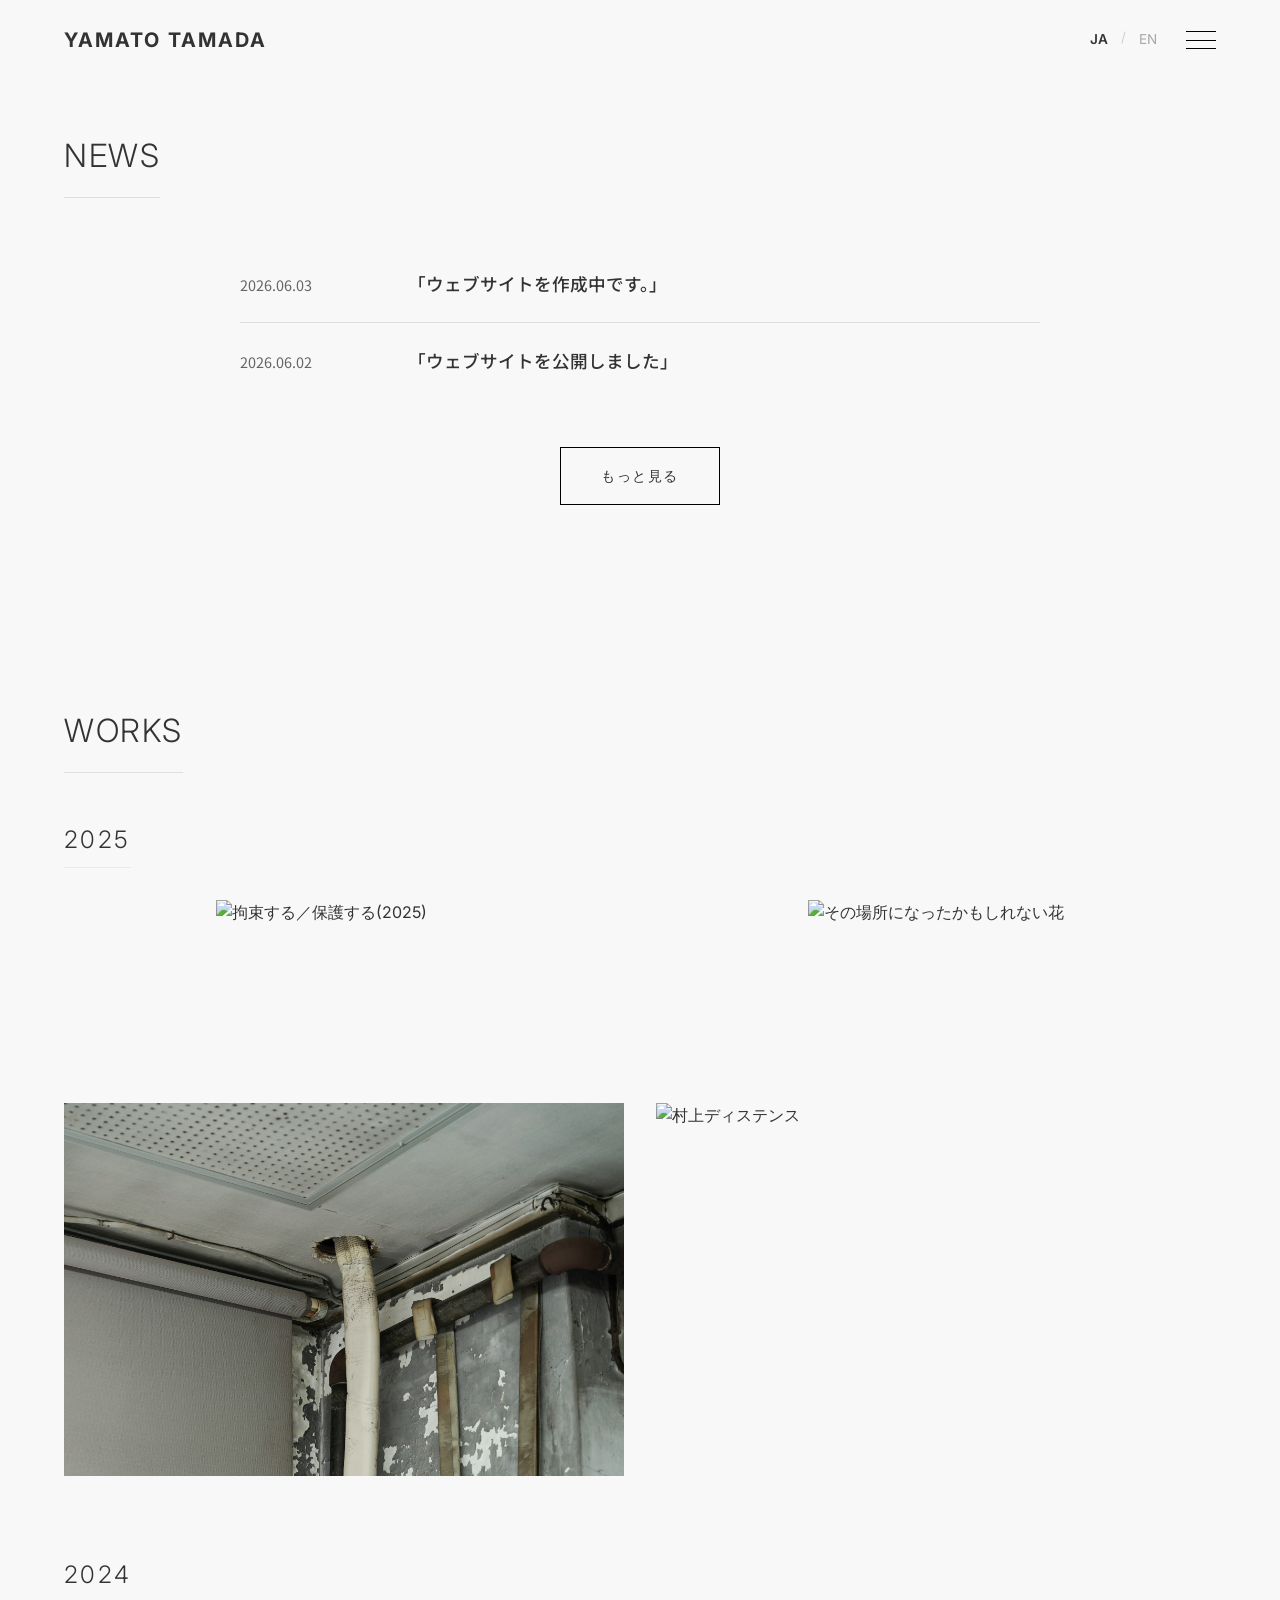
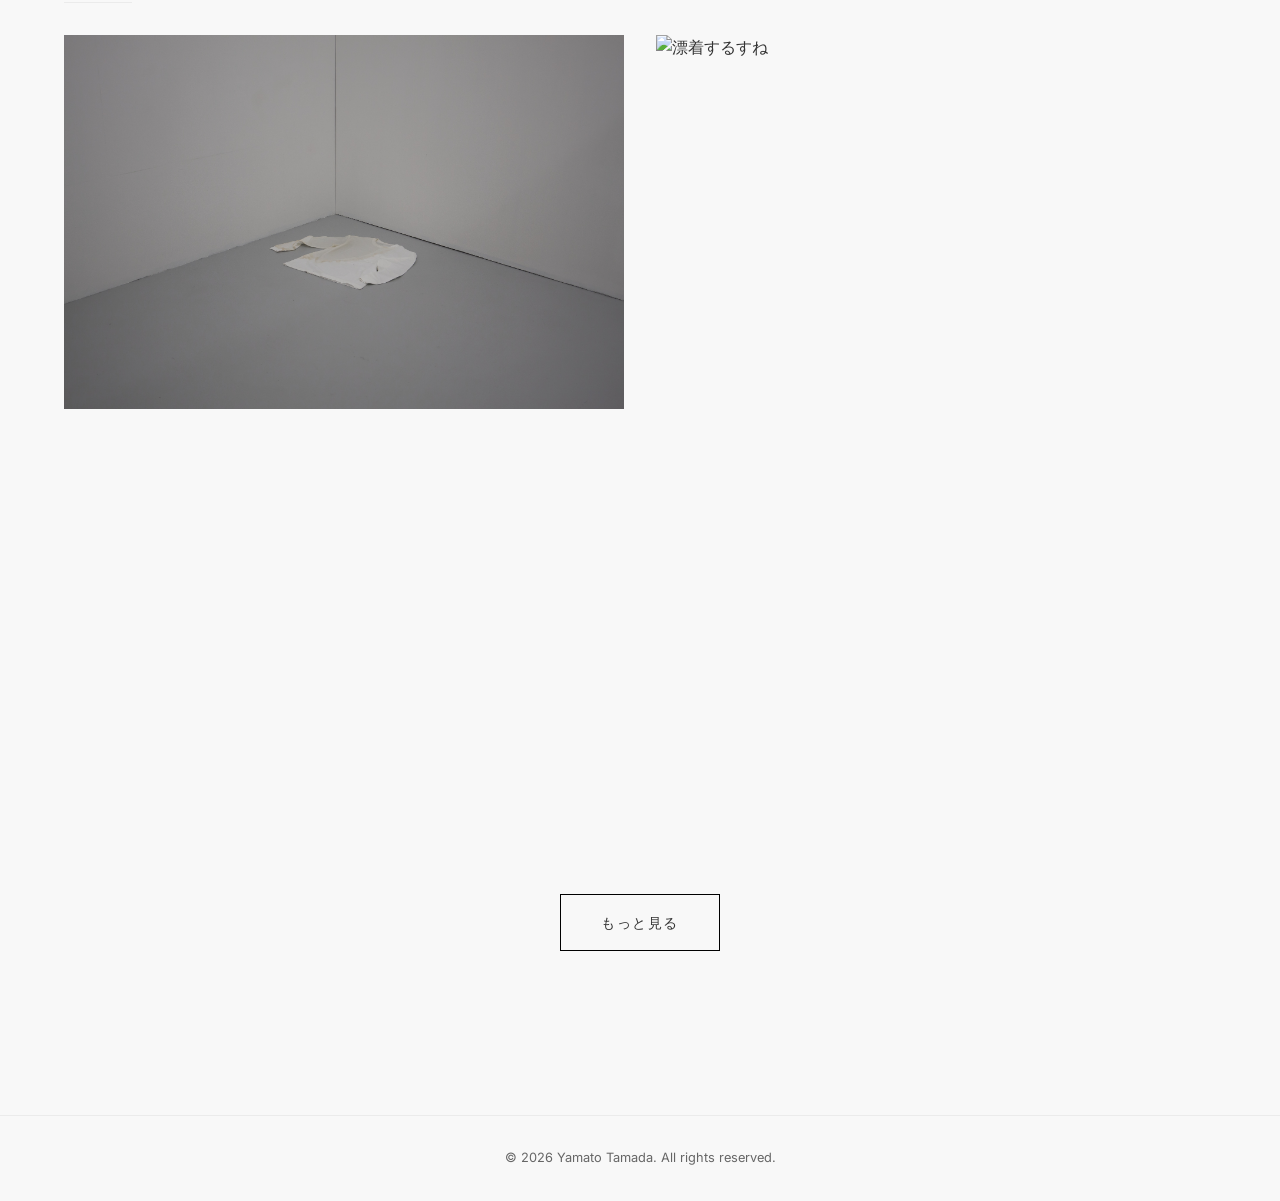
==== index.html @ 34aa107b "6/4" ====
<!DOCTYPE html>
<html lang="ja">

<head>
    <meta charset="UTF-8">
    <meta name="viewport" content="width=device-width, initial-scale=1.0">
    <title>Artist Portfolio | Motion Design</title>
    <meta name="description"
        content="Portfolio of a Motion Designer. Showcasing works, skills, and contact information.">
    <link rel="stylesheet" href="style.css">
    <link rel="preconnect" href="https://fonts.googleapis.com">
    <link rel="preconnect" href="https://fonts.gstatic.com" crossorigin>
    <link
        href="https://fonts.googleapis.com/css2?family=Inter:wght@300;400;600&family=Noto+Sans+JP:wght@300;400;700&display=swap"
        rel="stylesheet">
</head>

<body>

    <header class="header">
        <div class="container">
            <a href="index.html" class="logo">YAMATO TAMADA</a>
            <div class="nav-container">
                <div class="lang-switcher">
                    <span class="lang-btn active" data-lang="ja">JA</span>
                    <span class="lang-divider">/</span>
                    <span class="lang-btn" data-lang="en">EN</span>
                </div>
                <nav class="nav">
                    <ul class="nav-list">
                        <li><a href="#works" class="nav-link">WORKS</a></li>
                        <li><a href="about.html" class="nav-link">CV</a></li>
                        <li><a href="contact.html" class="nav-link">CONTACT</a></li>
                        <li>
                            <div class="menu-contact-links">
                                <a href="contact.html" class="menu-contact-link email" aria-label="Email">
                                    <svg width="24" height="24" viewBox="0 0 24 24" fill="none" stroke="currentColor"
                                        stroke-width="1.5">
                                        <path
                                            d="M3 8l7.89 5.26a2 2 0 002.22 0L21 8M5 19h14a2 2 0 002-2V7a2 2 0 00-2-2H5a2 2 0 00-2 2v10a2 2 0 002 2z" />
                                    </svg>
                                </a>
                                <a href="https://www.instagram.com/yamato.art2/" class="menu-contact-link instagram"
                                    aria-label="Instagram">
                                    <svg width="24" height="24" viewBox="0 0 24 24" fill="currentColor">
                                        <path
                                            d="M12 2.163c3.204 0 3.584.012 4.85.07 3.252.148 4.771 1.691 4.919 4.919.058 1.265.069 1.645.069 4.849 0 3.205-.012 3.584-.069 4.849-.149 3.225-1.664 4.771-4.919 4.919-1.266.058-1.644.07-4.85.07-3.204 0-3.584-.012-4.849-.07-3.26-.149-4.771-1.699-4.919-4.92-.058-1.265-.07-1.644-.07-4.849 0-3.204.013-3.583.07-4.849.149-3.227 1.664-4.771 4.919-4.919 1.266-.057 1.645-.069 4.849-.069zm0-2.163c-3.259 0-3.667.014-4.947.072-4.358.2-6.78 2.618-6.98 6.98-.059 1.281-.073 1.689-.073 4.948 0 3.259.014 3.668.072 4.948.2 4.358 2.618 6.78 6.98 6.98 1.281.058 1.689.072 4.948.072 3.259 0 3.668-.014 4.948-.072 4.354-.2 6.782-2.618 6.979-6.98.059-1.28.073-1.689.073-4.948 0-3.259-.014-3.667-.072-4.947-.196-4.354-2.617-6.78-6.979-6.98-1.281-.059-1.69-.073-4.949-.073zm0 5.838c-3.403 0-6.162 2.759-6.162 6.162s2.759 6.163 6.162 6.163 6.162-2.759 6.162-6.163c0-3.403-2.759-6.162-6.162-6.162zm0 10.162c-2.209 0-4-1.79-4-4 0-2.209 1.791-4 4-4s4 1.791 4 4c0 2.21-1.791 4-4 4zm6.406-11.845c-.796 0-1.441.645-1.441 1.44s.645 1.44 1.441 1.44c.795 0 1.439-.645 1.439-1.44s-.644-1.44-1.439-1.44z" />
                                    </svg>
                                </a>
                            </div>
                        </li>
                    </ul>
                    <button class="menu-toggle" aria-label="Menu">
                        <span class="bar"></span>
                        <span class="bar"></span>
                        <span class="bar"></span>
                    </button>
                </nav>
            </div>
        </div>
    </header>

    <main>
        <section id="news" class="news section">
            <div class="container">
                <h2 class="section-title">NEWS</h2>
                <div class="news-list">
                    <article class="news-item">
                        <span class="news-date">2026.06.03</span>
                        <h3 class="news-title">
                            <span class="lang-ja">「ウェブサイトを作成中です。」</span>
                            <span class="lang-en">"Website updated."</span>
                        </h3>
                    </article>
                    <article class="news-item">
                        <span class="news-date">2026.06.02</span>
                        <h3 class="news-title">
                            <span class="lang-ja">「ウェブサイトを公開しました」</span>
                            <span class="lang-en">"Website Launched"</span>
                        </h3>
                    </article>
                </div>
                <div class="view-more-container">
                    <a href="news.html" class="view-more-button">
                        <span class="lang-ja">もっと見る</span>
                        <span class="lang-en">VIEW MORE</span>
                    </a>
                </div>
            </div>
        </section>

        <section id="works" class="works section">
            <div class="container">
                <h2 class="section-title">WORKS</h2>
                <div class="works-year-group">
                    <h3 class="works-year-title">2025</h3>
                    <div class="works-grid">
                        <article class="work-item">
                            <a href="work-detail.html?p=2025_restraining_protecting_2025&tj=拘束する／保護する(2025)&te=Restrain+/+Protect+(2025)&c=Installation&y=2025&v=fj7RttTYjqM"
                                class="work-link">
                                <div class="work-image-wrapper">
                                    <img src="https://img.youtube.com/vi/fj7RttTYjqM/maxresdefault.jpg" alt="拘束する／保護する(2025)"
                                        class="work-image">
                                    <div class="work-overlay">
                                        <h3 class="work-title">
                                            <span class="lang-ja">拘束する／保護する(2025)</span>
                                            <span class="lang-en">Restrain / Protect (2025)</span>
                                        </h3>
                                    </div>
                                </div>
                            </a>
                        </article>
                        <article class="work-item">
                            <a href="work-detail.html?p=2025_flowers_place&tj=その場所になったかもしれない花&te=Flowers+that+might+have+become+that+place&c=Installation&y=2025"
                                class="work-link">
                                <div class="work-image-wrapper">
                                    <img src="images/projects/2025_flowers_place/01.jpg" alt="その場所になったかもしれない花"
                                        class="work-image">
                                    <div class="work-overlay">
                                        <h3 class="work-title">
                                            <span class="lang-ja">その場所になったかもしれない花</span>
                                            <span class="lang-en">Flowers that might have become that place</span>
                                        </h3>
                                    </div>
                                </div>
                            </a>
                        </article>
                        <article class="work-item">
                            <a href="work-heterogeneous-space.html" class="work-link">
                                <div class="work-image-wrapper">
                                    <img src="images/projects/2025_heterogeneous_space/01.jpg" alt="異質な場所"
                                        class="work-image">
                                    <div class="work-overlay">
                                        <h3 class="work-title">
                                            <span class="lang-ja">異質な場所</span>
                                            <span class="lang-en">Heterogeneous Space</span>
                                        </h3>
                                    </div>
                                </div>
                            </a>
                        </article>
                        <article class="work-item">
                            <a href="work-detail.html?p=2025_murakami_distance&tj=村上ディステンス&te=Murakami+Distance&c=New+Works&y=2025&v=5zrGripzty0,dWO5JnhGDHg"
                                class="work-link">
                                <div class="work-image-wrapper">
                                    <img src="images/projects/2025_murakami_distance/01.jpg" alt="村上ディステンス"
                                        class="work-image">
                                    <div class="work-overlay">
                                        <h3 class="work-title">
                                            <span class="lang-ja">村上ディステンス</span>
                                            <span class="lang-en">Murakami Distance</span>
                                        </h3>
                                    </div>
                                </div>
                            </a>
                        </article>
                    </div>
                </div>

                <div class="works-year-group">
                    <h3 class="works-year-title">2024</h3>
                    <div class="works-grid">
                        <article class="work-item">
                            <a href="work-detail.html?p=2024_hidden_body&tj=隠された身体&te=Hidden+Body&c=Motion+/+3D&y=2024"
                                class="work-link">
                                <div class="work-image-wrapper">
                                    <img src="images/projects/2024_hidden_body/01.jpg" alt="隠された身体" class="work-image">
                                    <div class="work-overlay">
                                        <h3 class="work-title">
                                            <span class="lang-ja">隠された身体</span>
                                            <span class="lang-en">Hidden Body</span>
                                        </h3>
                                    </div>
                                </div>
                            </a>
                        </article>
                        <article class="work-item">
                            <a href="work-detail.html?p=2024_drifting_shin&tj=漂着するすね&te=Drifting+Shin&c=Animation&y=2024"
                                class="work-link">
                                <div class="work-image-wrapper">
                                    <img src="images/projects/2024_drifting_shin/01.jpg" alt="漂着するすね"
                                        class="work-image">
                                    <div class="work-overlay">
                                        <h3 class="work-title">
                                            <span class="lang-ja">漂着するすね</span>
                                            <span class="lang-en">Drifting Shin</span>
                                        </h3>
                                    </div>
                                </div>
                            </a>
                        </article>
                        <article class="work-item">
                            <a href="work-detail.html?p=2024_hidden_body_market&tj=隠された身体(旧市場)&te=Hidden+Body+(Old+Market)&c=Photography&y=2024&v=CqjVKdyRDQ4"
                                class="work-link">
                                <div class="work-image-wrapper">
                                    <img src="images/projects/2024_hidden_body_market/01.jpg" alt="隠された身体(旧市場)"
                                        class="work-image">
                                    <div class="work-overlay">
                                        <h3 class="work-title">
                                            <span class="lang-ja">隠された身体(旧市場)</span>
                                            <span class="lang-en">Hidden Body (Old Market)</span>
                                        </h3>
                                    </div>
                                </div>
                            </a>
                        </article>
                        <article class="work-item">
                            <a href="work-detail.html?p=2024_growing_wall_hazi&tj=成長する壁(haziの円卓)&te=Growing+Wall+(hazi's+Round+Table)&c=Web+/+UI&y=2024"
                                class="work-link">
                                <div class="work-image-wrapper">
                                    <img src="images/projects/2024_growing_wall_hazi/01.jpg" alt="成長する壁(haziの円卓)"
                                        class="work-image">
                                    <div class="work-overlay">
                                        <h3 class="work-title">
                                            <span class="lang-ja">成長する壁(haziの円卓)</span>
                                            <span class="lang-en">Growing Wall (hazi's Round Table)</span>
                                        </h3>
                                    </div>
                                </div>
                            </a>
                        </article>
                    </div>
                </div>

                <div class="view-more-container">
                    <a href="works.html" class="view-more-button">
                        <span class="lang-ja">もっと見る</span>
                        <span class="lang-en">VIEW MORE</span>
                    </a>
                </div>
            </div>
        </section>



    </main>

    <footer class="footer">
        <div class="container">
            <p>&copy; 2026 Yamato Tamada. All rights reserved.</p>
        </div>
    </footer>

    <button id="back-to-top" class="back-to-top" aria-label="Back to top">
        <svg width="24" height="24" viewBox="0 0 24 24" fill="none" stroke="currentColor" stroke-width="2">
            <path d="M12 19V5M5 12l7-7 7 7" />
        </svg>
    </button>

    <script src="script.js"></script>
</body>

</html>
---- style.css ----
:root {
    --bg-color: #f8f8f8;
    --text-color: #333333;
    --accent-color: #000000;
    --secondary-color: #666666;
    --grid-gap: 2rem;
    --container-width: 1200px;
    --header-height: 80px;
    --transition-speed: 0.3s;
    --font-primary: 'Inter', sans-serif;
    --font-jp: 'Noto Sans JP', sans-serif;
}

* {
    margin: 0;
    padding: 0;
    box-sizing: border-box;
}

html {
    scroll-behavior: smooth;
}

body {
    background-color: var(--bg-color);
    color: var(--text-color);
    font-family: var(--font-primary);
    line-height: 1.6;
    overflow-x: hidden;
}

/* Language Visibility Logic */
body.lang-en .lang-ja {
    display: none !important;
}

body.lang-ja .lang-en {
    display: none !important;
}

/* Language Switcher Button */
.lang-switcher {
    display: flex;
    gap: 0.5rem;
    font-size: 0.85rem;
    font-weight: 400;
    margin-right: 1.5rem;
    letter-spacing: 0.05em;
}

.lang-btn {
    cursor: pointer;
    opacity: 0.4;
    transition: opacity 0.3s ease;
    padding: 2px 4px;
}

.lang-btn.active {
    opacity: 1;
    font-weight: 600;
}

.lang-divider {
    opacity: 0.2;
}

.lang-btn:hover {
    opacity: 0.8;
}

/* Utility */
.container {
    width: 90%;
    max-width: var(--container-width);
    margin: 0 auto;
}

.section {
    padding: 100px 0;
}

.section-title {
    font-size: 2rem;
    font-weight: 300;
    margin-bottom: 3rem;
    letter-spacing: 0.05em;
    border-bottom: 1px solid rgba(0, 0, 0, 0.1);
    padding-bottom: 1rem;
    display: inline-block;
}

a {
    text-decoration: none;
    color: inherit;
    transition: color var(--transition-speed);
}

ul {
    list-style: none;
}

/* Header */
.header {
    position: fixed;
    top: 0;
    left: 0;
    width: 100%;
    height: var(--header-height);
    display: flex;
    align-items: center;
    z-index: 100;
    background: rgba(248, 248, 248, 0.8);
    backdrop-filter: blur(10px);
    transition: transform 0.3s ease;
}

.header .container {
    display: flex;
    justify-content: space-between;
    align-items: center;
}

/* Adjust header layout for lang switcher */
.nav-container {
    display: flex;
    align-items: center;
}

.logo {
    font-size: 1.25rem;
    font-weight: 700;
    letter-spacing: 0.1em;
    transition: opacity 0.3s ease;
}

.logo:hover {
    opacity: 0.5;
}

.nav-list {
    display: flex;
    position: fixed;
    top: 0;
    right: -100%;
    width: 100%;
    height: 100vh;
    background: var(--bg-color);
    flex-direction: column;
    justify-content: center;
    align-items: center;
    padding: 0;
    margin: 0;
    gap: 2rem;
    list-style: none;
    transition: right 0.6s cubic-bezier(0.77, 0, 0.175, 1);
    z-index: 99;
}

.nav-list.active {
    right: 0;
}

.nav-list li {
    opacity: 0;
    transform: translateY(20px);
    transition: opacity 0.4s ease, transform 0.4s ease;
}

.nav-list.active li {
    opacity: 1;
    transform: translateY(0);
}

/* Staggered animation for menu items */
.nav-list.active li:nth-child(1) {
    transition-delay: 0.2s;
}

.nav-list.active li:nth-child(2) {
    transition-delay: 0.3s;
}

.nav-list.active li:nth-child(3) {
    transition-delay: 0.4s;
}

.nav-list.active li:nth-child(4) {
    transition-delay: 0.5s;
}

.nav-link {
    font-size: 2rem;
    text-transform: uppercase;
    letter-spacing: 0.02em;
    font-weight: 300;
    line-height: 1.2;
    text-align: center;
    transition: opacity 0.3s ease;
}

.nav-link:hover {
    opacity: 0.5;
}

.menu-contact-links {
    display: flex;
    gap: 2.2rem;
    /* Balanced gap */
    justify-content: center;
    align-items: center;
    margin-top: 1rem;
}

.menu-contact-link {
    color: var(--accent-color);
    transition: opacity 0.3s ease;
    display: flex;
    align-items: center;
}

.menu-contact-link svg {
    width: 24px;
    height: 24px;
    display: block;
}

.menu-contact-link.instagram {
    color: #e4405f;
    /* Instagram brand color */
}

.menu-contact-link.email {
    color: var(--accent-color);
}

/* メールアイコンを20%大きく表示 */
.menu-contact-link.email svg {
    width: 32px;
    height: 32px;
}

.menu-contact-link:hover {
    opacity: 0.5;
}

.menu-toggle {
    display: flex;
    flex-direction: column;
    justify-content: space-between;
    width: 30px;
    height: 18px;
    background: none;
    border: none;
    cursor: pointer;
    z-index: 101;
    position: relative;
    transition: opacity 0.3s ease;
}

.menu-toggle:hover {
    opacity: 0.5;
}

.menu-toggle .bar {
    width: 100%;
    height: 1px;
    background-color: var(--accent-color);
    transition: transform 0.3s ease, opacity 0.3s ease;
}

.menu-toggle.active .bar:nth-child(1) {
    transform: translateY(8.5px) rotate(45deg);
}

.menu-toggle.active .bar:nth-child(2) {
    opacity: 0;
}

.menu-toggle.active .bar:nth-child(3) {
    transform: translateY(-8.5px) rotate(-45deg);
}

/* Hero */
.hero {
    height: 100vh;
    display: flex;
    align-items: center;
    justify-content: center;
    position: relative;
    text-align: center;
    position: relative;
    z-index: 1;
}

.hero-title {
    font-size: 5rem;
    font-weight: 700;
    line-height: 1;
    margin-bottom: 1rem;
    display: flex;
    flex-direction: column;
    align-items: center;
}

.hero-subtitle {
    font-size: 1.2rem;
    color: var(--secondary-color);
    margin-bottom: 2rem;
    font-weight: 300;
}

.cta-button {
    display: inline-block;
    padding: 1rem 2rem;
    border: 1px solid var(--accent-color);
    font-size: 0.9rem;
    letter-spacing: 0.1em;
    transition: background-color 0.3s, color 0.3s;
}

.cta-button:hover {
    background-color: var(--accent-color);
    color: var(--bg-color);
}

.works-year-group {
    margin-bottom: 5rem;
}

.works-year-group:last-child {
    margin-bottom: 2rem;
}

.works-year-title {
    font-size: 1.5rem;
    font-weight: 300;
    margin-bottom: 2rem;
    letter-spacing: 0.1em;
    border-bottom: 1px solid rgba(0, 0, 0, 0.05);
    padding-bottom: 0.5rem;
    display: inline-block;
}

.works-grid {
    display: grid;
    grid-template-columns: repeat(auto-fill, minmax(400px, 1fr));
    gap: 2rem;
}

.work-item {
    position: relative;
    overflow: hidden;
    aspect-ratio: 3/2;
    justify-self: center;
    /* Center if width is less than 100% */
}

/* Portrait orientation adjustment: 
   To have the same area as 3:2 (3*2=6), 
   a 2:3 image needs to be sqrt(6/(2/3)) = 3 in height? 
   No, let's keep it simple: 
   Area = Width * Height. 
   Landscape: Area = 1 * (2/3) = 0.666
   Portrait: Area = W * (3/2)W = 1.5W^2
   0.666 = 1.5W^2 => W^2 = 0.444 => W = 0.666
   So width should be 2/3 (66.66%) of the column width.
*/
.work-item.is-portrait {
    aspect-ratio: 2/3;
    width: 66.66%;
}

.work-link {
    display: block;
    width: 100%;
    height: 100%;
}

.work-image-wrapper {
    width: 100%;
    height: 100%;
    position: relative;
}

.work-image {
    width: 100%;
    height: 100%;
    object-fit: cover;
    transition: transform 0.6s cubic-bezier(0.2, 1, 0.3, 1);
}

.work-overlay {
    position: absolute;
    top: 0;
    left: 0;
    width: 100%;
    height: 100%;
    background: rgba(0, 0, 0, 0.6);
    display: flex;
    flex-direction: column;
    justify-content: center;
    align-items: center;
    opacity: 0;
    transition: opacity 0.4s ease;
}

.work-item:hover .work-overlay {
    opacity: 1;
}

.work-item:hover .work-image {
    transform: scale(1.05);
}

.work-title {
    font-size: 1.5rem;
    font-weight: 600;
    margin-bottom: 0.5rem;
    color: #fff;
    /* Ensure text visible on overlay */
    transform: translateY(20px);
    transition: transform 0.4s ease;
}

.work-category {
    font-size: 0.9rem;
    color: #ccc;
    transform: translateY(20px);
    transition: transform 0.4s ease 0.1s;
}

.work-item:hover .work-title,
.work-item:hover .work-category {
    transform: translateY(0);
}

/* View More Button */
.view-more-container {
    text-align: center;
    margin-top: 3rem;
}

.hero-content {
    text-align: center;
    max-width: 800px;
}

.hero-image-link {
    display: block;
    width: 100%;
    transition: transform 0.5s cubic-bezier(0.4, 0, 0.2, 1), opacity 0.3s ease;
    overflow: hidden;
    border-radius: 4px;
}

.hero-image-link:hover {
    transform: scale(1.02);
    opacity: 0.9;
}

.hero-visual {
    width: 100%;
    aspect-ratio: 1 / 1;
    object-fit: cover;
    display: block;
    box-shadow: 0 20px 40px rgba(0, 0, 0, 0.05);
}

.view-more-button {
    display: inline-block;
    padding: 1rem 2.5rem;
    border: 1px solid var(--accent-color);
    font-size: 0.9rem;
    letter-spacing: 0.1em;
    text-transform: uppercase;
    transition: background-color 0.3s, color 0.3s;
}

.view-more-button:hover {
    background-color: var(--accent-color);
    color: var(--bg-color);
}

/* Works Page */
.works-page {
    padding-top: calc(var(--header-height) + 50px);
    min-height: 100vh;
}

.page-title {
    font-size: 2.5rem;
    font-weight: 300;
    margin-bottom: 4rem;
    letter-spacing: 0.05em;
    text-align: center;
}

/* About Page */
.about-page {
    padding-top: calc(var(--header-height) + 50px);
    min-height: 100vh;
}

.about-section {
    margin-bottom: 5rem;
}

.about-heading {
    font-size: 1.2rem;
    font-weight: 600;
    margin-bottom: 1.5rem;
    letter-spacing: 0.05em;
    border-bottom: 1px solid rgba(0, 0, 0, 0.1);
    padding-bottom: 0.5rem;
}

.about-subtitle {
    font-size: 1.2rem;
    color: var(--secondary-color);
    font-family: var(--font-jp);
    margin-top: 0.5rem;
}

.exhibition-type-title {
    font-size: 0.85rem;
    font-weight: 600;
    text-transform: uppercase;
    letter-spacing: 0.1em;
    color: var(--text-color);
    margin: 2.5rem 0 1rem 0;
    border-left: 2px solid var(--text-color);
    padding-left: 10px;
}

.exhibition-type-title:first-of-type {
    margin-top: 1rem;
}

.exhibition-list {
    display: flex;
    flex-direction: column;
    gap: 0.6rem;
}

.exhibition-group {
    display: flex;
    gap: 1rem;
}

.exhibition-year {
    font-size: 0.8rem;
    font-weight: 700;
    color: var(--text-color);
    min-width: 60px;
    flex-shrink: 0;
}

.exhibition-items {
    flex: 1;
}

.exhibition-item {
    margin-bottom: 0.6rem;
}

.exhibition-item:last-child {
    margin-bottom: 0;
}

.exhibition-title {
    font-size: 0.8rem;
    font-family: var(--font-jp);
    color: var(--secondary-color);
    line-height: 1.4;
}

.statement-text {
    max-width: 800px;
}

.statement-text p {
    font-size: 0.95rem;
    line-height: 1.8;
    margin-bottom: 1.5rem;
    font-family: var(--font-jp);
    color: var(--text-color);
}

.statement-text p:last-child {
    margin-bottom: 0;
}

/* About */
.about-text {
    max-width: 600px;
}

.about-desc {
    margin-bottom: 2rem;
    font-size: 1.1rem;
    color: var(--secondary-color);
}

.skills-list {
    display: flex;
    gap: 1.5rem;
    flex-wrap: wrap;
}

.skills-list li {
    font-size: 0.9rem;
    padding: 0.75rem 1.5rem;
    border: 1px solid rgba(0, 0, 0, 0.1);
    border-radius: 50px;
    transition: all 0.3s ease;
    cursor: default;
}

.skills-list li:hover {
    border-color: var(--accent-color);
    background: rgba(0, 0, 0, 0.05);
    transform: translateY(-2px);
}

/* Contact */
.contact-content {
    font-size: 1.5rem;
    text-align: center;
}

.email-link {
    display: inline-block;
    font-size: 1.5rem;
    font-weight: 700;
    margin: 3rem 0;
    color: var(--accent-color);
    position: relative;
    transition: opacity 0.3s ease;
}

.email-link:hover {
    text-decoration: none;
    opacity: 0.5;
}

.social-links {
    display: flex;
    gap: 2.2rem;
    /* Increased slightly for visual balance */
    justify-content: center;
    align-items: center;
    margin-top: 2rem;
}

.social-link {
    display: flex;
    align-items: center;
    justify-content: center;
    color: var(--accent-color);
    transition: opacity 0.3s ease, transform 0.3s ease;
}

.social-link:hover {
    opacity: 0.6;
    transform: translateY(-3px);
}

.social-link svg {
    width: 32px;
    /* Increased from 28px */
    height: 32px;
    fill: currentColor;
    display: block;
}

.social-note svg {
    width: 38px;
    /* Adjusted down from 44px for balance */
    height: 38px;
}

.note-image-icon {
    width: 38px;
    /* Adjusted down from 44px for balance */
    height: 38px;
    object-fit: contain;
    transition: opacity 0.3s ease;
    display: block;
    border-radius: 4px;
}

.custom-social-icon {
    width: 42px;
    /* Adjusted down from 48px to balance with 32px/38px icons */
    height: 42px;
    object-fit: contain;
    transition: opacity 0.3s ease;
    display: block;
}

.social-link:hover .custom-social-icon,
.social-link:hover .note-image-icon {
    opacity: 0.5;
}

.social-instagram:hover {
    color: #e4405f;
}

/* Post-Contact Removal Cleanup */
.contact-content,
.email-link {
    display: none;
}

/* News */
.news-list {
    max-width: 800px;
    margin: 0 auto;
}

#news.section {
    padding-top: calc(var(--header-height) + 50px);
}

.news-page {
    padding-top: calc(var(--header-height) + 50px);
    min-height: 100vh;
}

.back-link {
    display: inline-block;
    margin-top: 2rem;
    font-size: 0.9rem;
    letter-spacing: 0.1em;
    color: var(--secondary-color);
}

.back-link:hover {
    color: var(--accent-color);
}

.news-item {
    display: flex;
    flex-direction: column;
    padding: 1.5rem 0;
    border-bottom: 1px solid rgba(0, 0, 0, 0.1);
}

.news-item:last-child {
    border-bottom: none;
}

.news-date {
    font-size: 0.9rem;
    color: var(--secondary-color);
    margin-bottom: 0.5rem;
    font-family: var(--font-jp);
}

.news-title {
    font-size: 1.1rem;
    font-weight: 500;
    font-family: var(--font-jp);
}

@media (min-width: 768px) {
    .news-item {
        flex-direction: row;
        align-items: baseline;
        gap: 3rem;
    }

    .news-date {
        margin-bottom: 0;
        flex-shrink: 0;
        width: 120px;
    }
}

/* Footer */
.footer {
    padding: 2rem 0;
    border-top: 1px solid rgba(0, 0, 0, 0.05);
    margin-top: 4rem;
    font-size: 0.8rem;
    color: var(--secondary-color);
    text-align: center;
}

/* Responsive */
@media (max-width: 768px) {
    .container {
        width: 90%;
    }

    .hero-title {
        font-size: 3rem;
    }

    .nav {
        display: none;
        /* Hide default nav on mobile, use toggle later */
        position: absolute;
        top: var(--header-height);
        left: 0;
        width: 100%;
        background: var(--bg-color);
        padding: 2rem;
        flex-direction: column;
        align-items: center;
    }

    .nav.active {
        display: flex;
    }

    .menu-contact-links {
        margin-left: 0;
        margin-top: 1rem;
        gap: 2.5rem;
    }

    .menu-contact-link svg {
        width: 28px;
        /* Slightly larger on mobile overlay */
        height: 28px;
    }

    .works-grid {
        grid-template-columns: 1fr;
    }

    .email-link {
        font-size: 1.2rem;
    }
}

/* Back to Top Button */
.back-to-top {
    position: fixed;
    bottom: 2rem;
    right: 2rem;
    width: 50px;
    height: 50px;
    background-color: var(--accent-color);
    color: var(--bg-color);
    border: none;
    border-radius: 50%;
    cursor: pointer;
    display: flex;
    align-items: center;
    justify-content: center;
    opacity: 0;
    visibility: hidden;
    transition: opacity 0.3s ease, visibility 0.3s ease, transform 0.3s ease;
    z-index: 1000;
    box-shadow: 0 4px 12px rgba(0, 0, 0, 0.15);
}

.back-to-top.visible {
    opacity: 1;
    visibility: visible;
}

.back-to-top:hover {
    transform: translateY(-3px);
    box-shadow: 0 6px 16px rgba(0, 0, 0, 0.2);
}

.back-to-top svg {
    width: 24px;
    height: 24px;
}

/* Project Detail Page */
.work-detail-page {
    padding-top: calc(var(--header-height) + 50px);
    margin-bottom: 5rem;
}

.work-detail-header {
    margin-bottom: 4rem;
    text-align: center;
}

.work-detail-title {
    font-size: 2.5rem;
    font-weight: 300;
    margin-bottom: 0.5rem;
    letter-spacing: 0.05em;
}

.work-detail-meta {
    font-size: 0.9rem;
    color: #000;
    letter-spacing: 0.1em;
}

.work-detail-images {
    display: flex;
    flex-direction: column;
    gap: 4rem;
    margin-bottom: 6rem;
}

.work-detail-images img {
    width: 80%;
    /* Reduced by 20% from 100% */
    height: auto;
    display: block;
    box-shadow: 0 10px 30px rgba(0, 0, 0, 0.05);
    margin: 0 auto;
}

.work-detail-images img.is-portrait {
    width: 53.33%;
    /* Reduced by 20% from 66.66% */
}

/* ネイティブサイズビデオ (アスペクト比をそのまま維持) */
.native-video {
    display: block;
    width: 80%;
    height: auto;
    margin: 0 auto;
}

/* Video Support (YouTube Thumbnail Link) */
.youtube-thumbnail-container {
    position: relative;
    width: 80%;
    margin: 0 auto 4rem auto;
    display: block;
    text-decoration: none;
    cursor: pointer;
    box-shadow: 0 10px 30px rgba(0, 0, 0, 0.05);
    overflow: hidden;
}

.youtube-thumbnail-container img {
    width: 100% !important;
    height: auto;
    display: block;
    transition: transform 0.5s ease;
}

.youtube-thumbnail-container:hover img {
    transform: scale(1.03);
}

.play-button-overlay {
    position: absolute;
    top: 0;
    left: 0;
    width: 100%;
    height: 100%;
    display: flex;
    align-items: center;
    justify-content: center;
    background: rgba(0, 0, 0, 0.2);
    transition: background 0.3s ease;
}

.youtube-thumbnail-container:hover .play-button-overlay {
    background: rgba(0, 0, 0, 0.1);
}

.play-button {
    width: 68px;
    height: 48px;
    background-color: rgba(33, 33, 33, 0.8);
    border-radius: 12px;
    position: relative;
    transition: background-color 0.3s ease;
}

.youtube-thumbnail-container:hover .play-button {
    background-color: #ff0000;
}

.play-button::after {
    content: '';
    position: absolute;
    top: 50%;
    left: 55%;
    transform: translate(-50%, -50%);
    border-style: solid;
    border-width: 10px 0 10px 18px;
    border-color: transparent transparent transparent #fff;
}

/* YouTube Video Container */
.video-container {
    position: relative;
    width: 80%;
    padding-bottom: 45%; /* 16:9 Aspect Ratio (56.25% of 80%) */
    height: 0;
    overflow: hidden;
    margin: 0 auto 4rem auto;
    box-shadow: 0 10px 30px rgba(0, 0, 0, 0.05);
    background: #000;
}

.video-container iframe {
    position: absolute;
    top: 0;
    left: 0;
    width: 100%;
    height: 100%;
    border: 0;
    display: block;
}

.work-video {
    width: 80%;
    max-width: 100%;
    aspect-ratio: 16 / 9;
    object-fit: contain;
    display: block;
    margin: 0 auto;
    box-shadow: 0 10px 30px rgba(0, 0, 0, 0.05);
    background: #000;
}

.youtube-direct-link {
    display: block;
    width: 80%;
    margin: -3rem auto 4rem auto;
    text-align: right;
    font-size: 0.8rem;
    color: var(--secondary-color);
    text-decoration: underline;
    letter-spacing: 0.05em;
    transition: color 0.3s ease;
}

.youtube-direct-link:hover {
    color: var(--accent-color);
}

.project-statement-section {
    max-width: 800px;
    margin: 0 auto;
}

.project-statement-title {
    font-size: 1.2rem;
    font-weight: 600;
    margin-bottom: 2rem;
    letter-spacing: 0.05em;
    border-bottom: 1px solid rgba(0, 0, 0, 0.1);
    padding-bottom: 0.5rem;
}

.project-statement-content p {
    font-size: 0.95rem;
    line-height: 1.8;
    margin-bottom: 1.5rem;
    color: var(--text-color);
    font-family: var(--font-jp);
}

.back-to-works {
    display: inline-block;
    margin-top: 4rem;
    font-size: 0.9rem;
    letter-spacing: 0.1em;
    color: var(--secondary-color);
    position: relative;
    padding-left: 20px;
}

.back-to-works::before {
    content: '←';
    position: absolute;
    left: 0;
    transition: transform 0.3s ease;
}

.back-to-works:hover::before {
    transform: translateX(-5px);
}

/* --- Contact Form Styles (Exact User Snippet Applied) --- */
.contact-page {
    padding-top: calc(var(--header-height) + 60px);
    margin-bottom: 10rem;
}

#contact-form {
    width: 100%;
    max-width: 800px;
    margin: 0 auto;
}

#contact-form .form-row {
    display: flex;
    align-items: center;
    padding: 20px 0;
    border-bottom: 1px solid #f2f4f5;
}

#contact-form .form-row:last-child {
    border-bottom: none;
}

#contact-form .form-label {
    display: flex;
    align-items: center;
    width: 250px;
    flex-shrink: 0;
}

#contact-form .form-label label {
    font-weight: bold;
}

#contact-form .form-label span {
    margin-left: 10px;
    padding: 2px 6px;
    border-radius: 3px;
    font-size: 12px;
    font-weight: bold;
    color: #fff;
    background-color: #166ab5;
}

#contact-form input,
#contact-form textarea,
#contact-form select {
    background-color: #f2f4f5;
    border: none;
    border-radius: 3px;
    padding: 15px 20px;
    font-size: 16px;
    color: #333;
    flex-grow: 1;
    font-family: inherit;
    transition: all 0.3s ease;
}

#contact-form input::placeholder,
#contact-form textarea::placeholder {
    color: #999;
    font-size: 14px;
}

#contact-form select {
    background-color: #f2f4f5;
    border: none;
    border-radius: 3px;
    padding: 15px 20px;
    font-size: 16px;
    color: #333;
}

#contact-form button {
    cursor: pointer;
    margin-top: 30px;
    padding: 15px 45px;
    border: none;
    border-radius: 3px;
    color: #fff;
    font-weight: bold;
    background-color: #166ab5;
    transition: all 0.3s ease;
}

#contact-form button:hover {
    background-color: #0d4a82;
    transform: translateY(-2px);
}

/* Success Message Styles */
.contact-success {
    text-align: center;
    padding: 6rem 2rem;
    background: var(--bg-color);
    border: 1px solid #f2f4f5;
    border-radius: 8px;
    animation: fadeIn 0.8s ease-out;
}

.success-title {
    font-size: 2.2rem;
    letter-spacing: 0.2em;
    margin-bottom: 2rem;
    color: #166ab5;
}

.success-message {
    font-size: 1rem;
    line-height: 2;
    color: var(--secondary-color);
    margin-bottom: 4rem;
}

.back-link {
    display: inline-block;
    font-size: 0.9rem;
    letter-spacing: 0.1em;
    color: #166ab5;
    text-decoration: none;
    border-bottom: 1px solid #166ab5;
    padding-bottom: 2px;
}

@keyframes fadeIn {
    from {
        opacity: 0;
        transform: translateY(20px);
    }

    to {
        opacity: 1;
        transform: translateY(0);
    }
}

/* Mobile Tweaks */
@media (max-width: 768px) {
    #contact-form .form-row {
        flex-direction: column;
        align-items: flex-start;
        padding: 15px 0;
    }

    #contact-form .form-label {
        width: 100%;
        margin-bottom: 10px;
    }

    #contact-form input,
    #contact-form textarea,
    #contact-form select {
        width: 100%;
    }

    #contact-form button {
        width: 100%;
    }
}
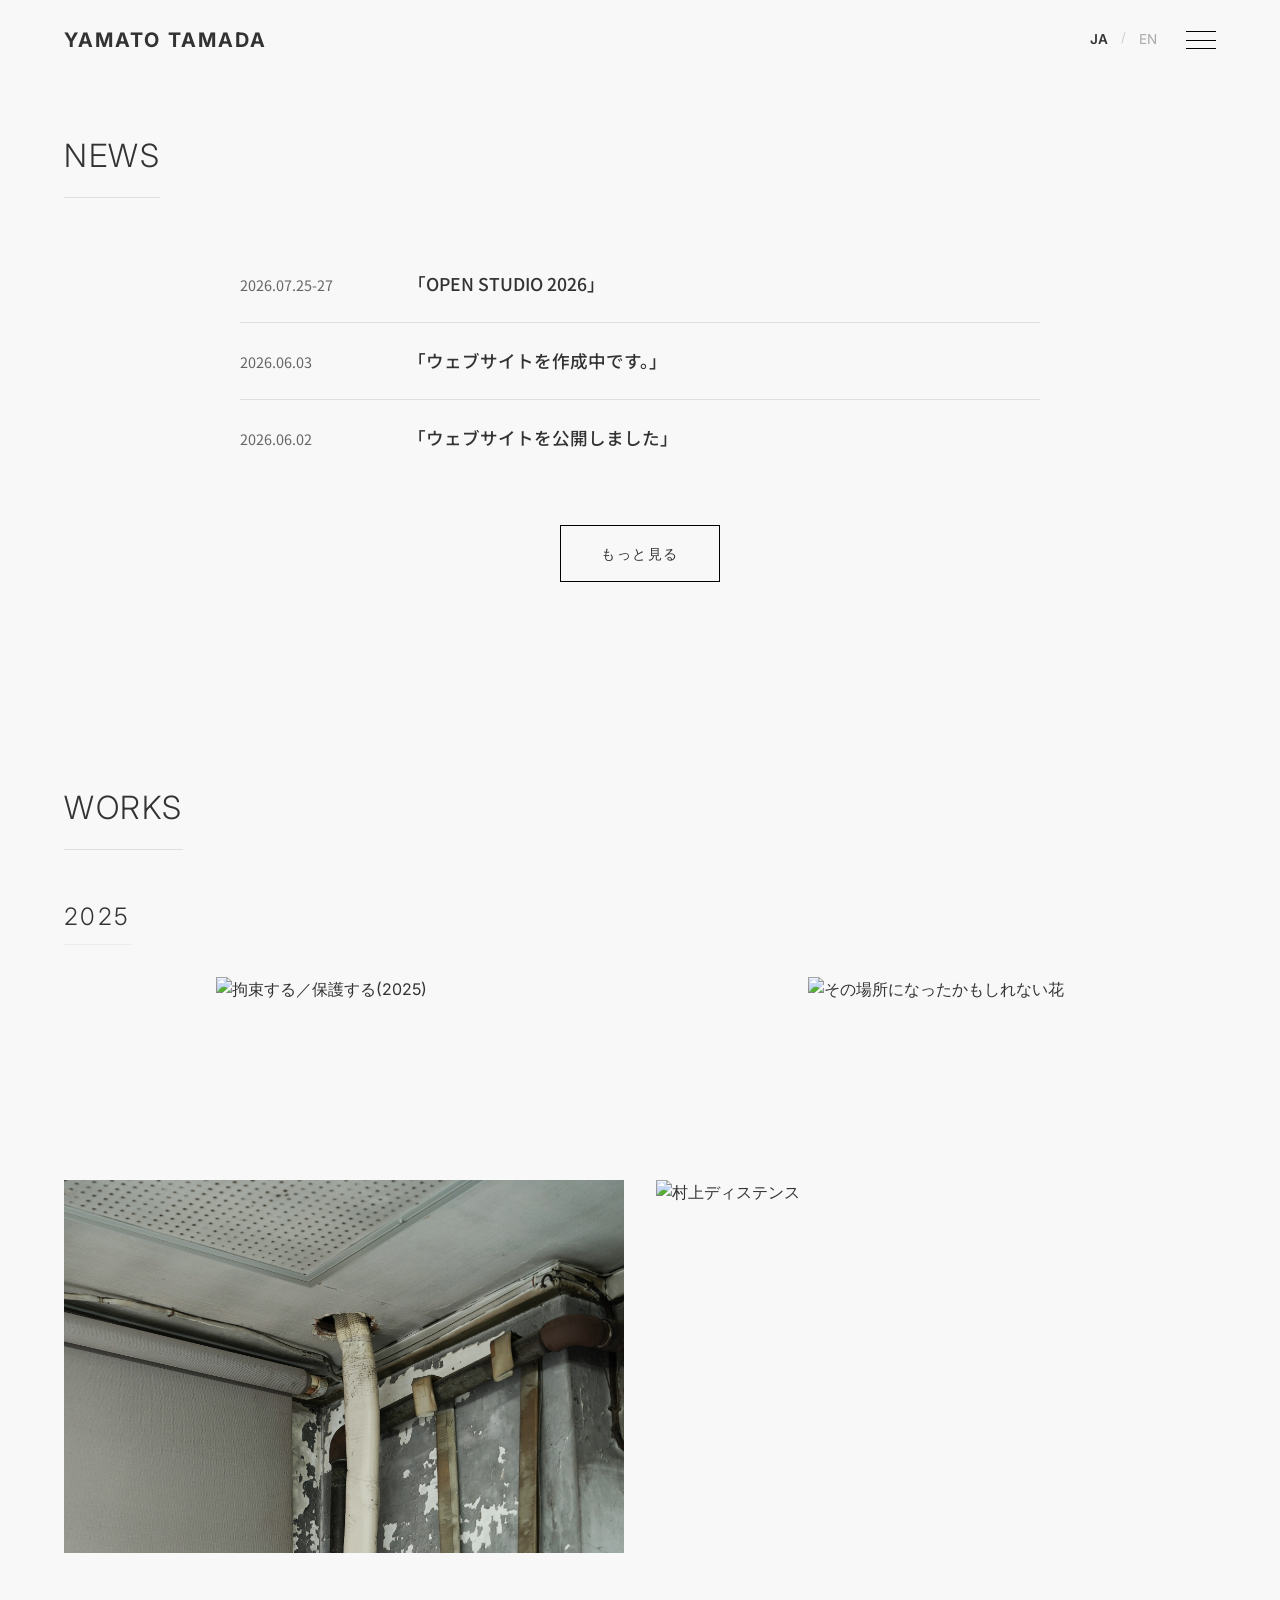
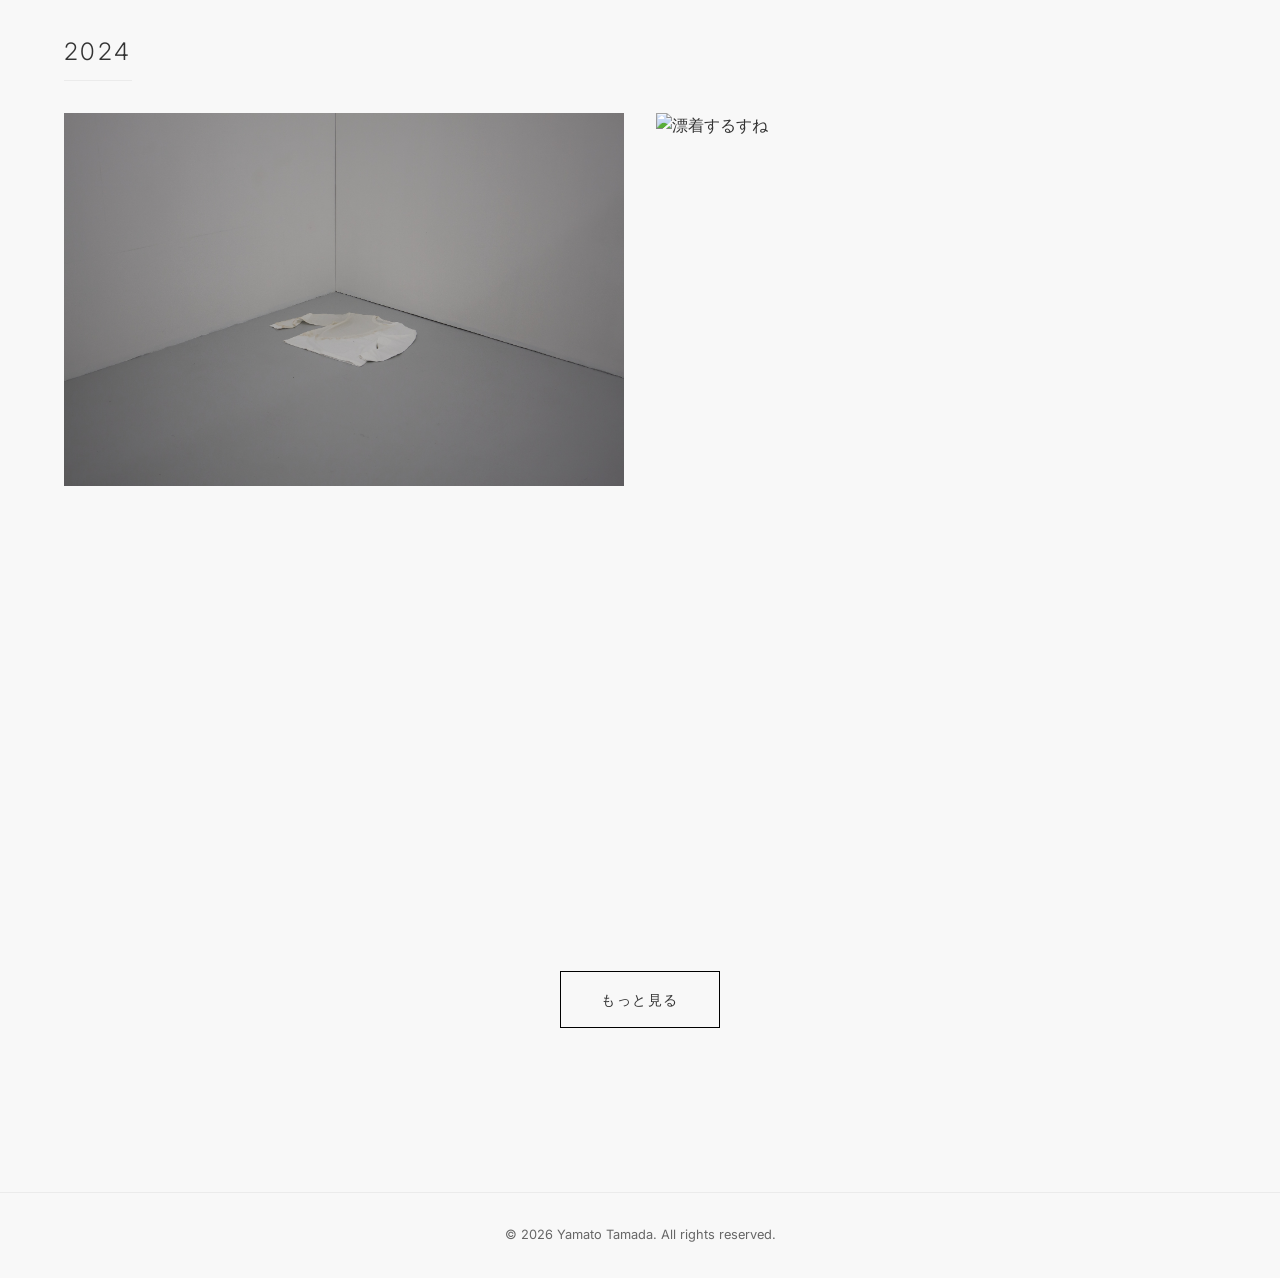
==== commit 91b6630c: "NEWS 2026/7/27" ====
--- a/index.html
+++ b/index.html
@@ -7,7 +7,7 @@
     <title>Artist Portfolio | Motion Design</title>
     <meta name="description"
         content="Portfolio of a Motion Designer. Showcasing works, skills, and contact information.">
-    <link rel="stylesheet" href="style.css">
+    <link rel="stylesheet" href="style.css?v=1.1">
     <link rel="preconnect" href="https://fonts.googleapis.com">
     <link rel="preconnect" href="https://fonts.gstatic.com" crossorigin>
     <link
@@ -50,12 +50,13 @@
                             </div>
                         </li>
                     </ul>
-                    <button class="menu-toggle" aria-label="Menu">
-                        <span class="bar"></span>
-                        <span class="bar"></span>
-                        <span class="bar"></span>
-                    </button>
+
                 </nav>
+                <button class="menu-toggle" aria-label="Menu">
+                    <span class="bar"></span>
+                    <span class="bar"></span>
+                    <span class="bar"></span>
+                </button>
             </div>
         </div>
     </header>
@@ -65,6 +66,16 @@
             <div class="container">
                 <h2 class="section-title">NEWS</h2>
                 <div class="news-list">
+                    <article class="news-item">
+                        <span class="news-date">2026.07.25-27</span>
+                        <h3 class="news-title">
+                            <a href="https://fm.geidai.ac.jp/openstudio/2026/?utm_source=ig&utm_medium=social&utm_content=link_in_bio&fbclid=PAZXh0bgNhZW0CMTEAc3J0YwZhcHBfaWQPOTM2NjE5NzQzMzkyNDU5AAGnWh7xrW9af_suXWP-TMnvwH5HFz3i8qFGCr_SdPwhgR-xGPPCm9LlG6LJt1Q_aem_FryrwtJhbYzbM81JmfkShw"
+                                target="_blank" rel="noopener noreferrer">
+                                <span class="lang-ja">「OPEN STUDIO 2026」</span>
+                                <span class="lang-en">"OPEN STUDIO 2026"</span>
+                            </a>
+                        </h3>
+                    </article>
                     <article class="news-item">
                         <span class="news-date">2026.06.03</span>
                         <h3 class="news-title">
@@ -99,8 +110,8 @@
                             <a href="work-detail.html?p=2025_restraining_protecting_2025&tj=拘束する／保護する(2025)&te=Restrain+/+Protect+(2025)&c=Installation&y=2025&v=fj7RttTYjqM"
                                 class="work-link">
                                 <div class="work-image-wrapper">
-                                    <img src="https://img.youtube.com/vi/fj7RttTYjqM/maxresdefault.jpg" alt="拘束する／保護する(2025)"
-                                        class="work-image">
+                                    <img src="https://img.youtube.com/vi/fj7RttTYjqM/maxresdefault.jpg"
+                                        alt="拘束する／保護する(2025)" class="work-image">
                                     <div class="work-overlay">
                                         <h3 class="work-title">
                                             <span class="lang-ja">拘束する／保護する(2025)</span>
--- a/style.css
+++ b/style.css
@@ -126,6 +126,29 @@
     align-items: center;
 }
 
+.nav {
+    display: flex;
+    position: fixed;
+    top: 0;
+    right: -100%;
+    /* Start hidden off-screen */
+    width: 100%;
+    /* Full width */
+    height: 100vh;
+    background: rgba(248, 248, 248, 0.98);
+    backdrop-filter: blur(10px);
+    padding: 2rem;
+    flex-direction: column;
+    align-items: center;
+    justify-content: center;
+    z-index: 105;
+    transition: right 0.4s cubic-bezier(0.77, 0, 0.175, 1);
+}
+
+.nav.active {
+    right: 0;
+}
+
 .logo {
     font-size: 1.25rem;
     font-weight: 700;
@@ -139,25 +162,13 @@
 
 .nav-list {
     display: flex;
-    position: fixed;
-    top: 0;
-    right: -100%;
-    width: 100%;
-    height: 100vh;
-    background: var(--bg-color);
     flex-direction: column;
     justify-content: center;
     align-items: center;
+    gap: 2.5rem;
     padding: 0;
     margin: 0;
-    gap: 2rem;
-    list-style: none;
-    transition: right 0.6s cubic-bezier(0.77, 0, 0.175, 1);
-    z-index: 99;
-}
-
-.nav-list.active {
-    right: 0;
+    width: 100%;
 }
 
 .nav-list li {
@@ -166,25 +177,25 @@
     transition: opacity 0.4s ease, transform 0.4s ease;
 }
 
-.nav-list.active li {
+.nav.active .nav-list li {
     opacity: 1;
     transform: translateY(0);
 }
 
 /* Staggered animation for menu items */
-.nav-list.active li:nth-child(1) {
+.nav.active .nav-list li:nth-child(1) {
     transition-delay: 0.2s;
 }
 
-.nav-list.active li:nth-child(2) {
+.nav.active .nav-list li:nth-child(2) {
     transition-delay: 0.3s;
 }
 
-.nav-list.active li:nth-child(3) {
+.nav.active .nav-list li:nth-child(3) {
     transition-delay: 0.4s;
 }
 
-.nav-list.active li:nth-child(4) {
+.nav.active .nav-list li:nth-child(4) {
     transition-delay: 0.5s;
 }
 
@@ -252,7 +263,8 @@
     background: none;
     border: none;
     cursor: pointer;
-    z-index: 101;
+    padding: 0;
+    z-index: 110;
     position: relative;
     transition: opacity 0.3s ease;
 }
@@ -522,7 +534,7 @@
 }
 
 .exhibition-type-title {
-    font-size: 0.85rem;
+    font-size: 1rem;
     font-weight: 600;
     text-transform: uppercase;
     letter-spacing: 0.1em;
@@ -548,10 +560,10 @@
 }
 
 .exhibition-year {
-    font-size: 0.8rem;
+    font-size: 0.95rem;
     font-weight: 700;
     color: var(--text-color);
-    min-width: 60px;
+    min-width: 65px;
     flex-shrink: 0;
 }
 
@@ -568,10 +580,10 @@
 }
 
 .exhibition-title {
-    font-size: 0.8rem;
+    font-size: 0.95rem;
     font-family: var(--font-jp);
-    color: var(--secondary-color);
-    line-height: 1.4;
+    color: var(--text-color);
+    line-height: 1.5;
 }
 
 .statement-text {
@@ -764,6 +776,17 @@
     font-family: var(--font-jp);
 }
 
+.news-title a {
+    color: inherit;
+    text-decoration: none;
+    transition: opacity 0.3s ease;
+    display: inline-block;
+}
+
+.news-title a:hover {
+    opacity: 0.5 !important;
+}
+
 @media (min-width: 768px) {
     .news-item {
         flex-direction: row;
@@ -798,21 +821,14 @@
         font-size: 3rem;
     }
 
-    .nav {
-        display: none;
-        /* Hide default nav on mobile, use toggle later */
-        position: absolute;
-        top: var(--header-height);
-        left: 0;
-        width: 100%;
-        background: var(--bg-color);
-        padding: 2rem;
+    .nav-list {
         flex-direction: column;
         align-items: center;
-    }
-
-    .nav.active {
-        display: flex;
+        gap: 2rem;
+    }
+
+    .nav-link {
+        font-size: 1.5rem;
     }
 
     .menu-contact-links {
@@ -994,7 +1010,8 @@
 .video-container {
     position: relative;
     width: 80%;
-    padding-bottom: 45%; /* 16:9 Aspect Ratio (56.25% of 80%) */
+    padding-bottom: 45%;
+    /* 16:9 Aspect Ratio (56.25% of 80%) */
     height: 0;
     overflow: hidden;
     margin: 0 auto 4rem auto;
@@ -1175,7 +1192,7 @@
 /* Success Message Styles */
 .contact-success {
     text-align: center;
-    padding: 6rem 2rem;
+
     background: var(--bg-color);
     border: 1px solid #f2f4f5;
     border-radius: 8px;
@@ -1240,4 +1257,10 @@
     #contact-form button {
         width: 100%;
     }
+
+    .nav {
+        width: 100%;
+        /* Full width on mobile */
+        padding: 6rem 2rem;
+    }
 }
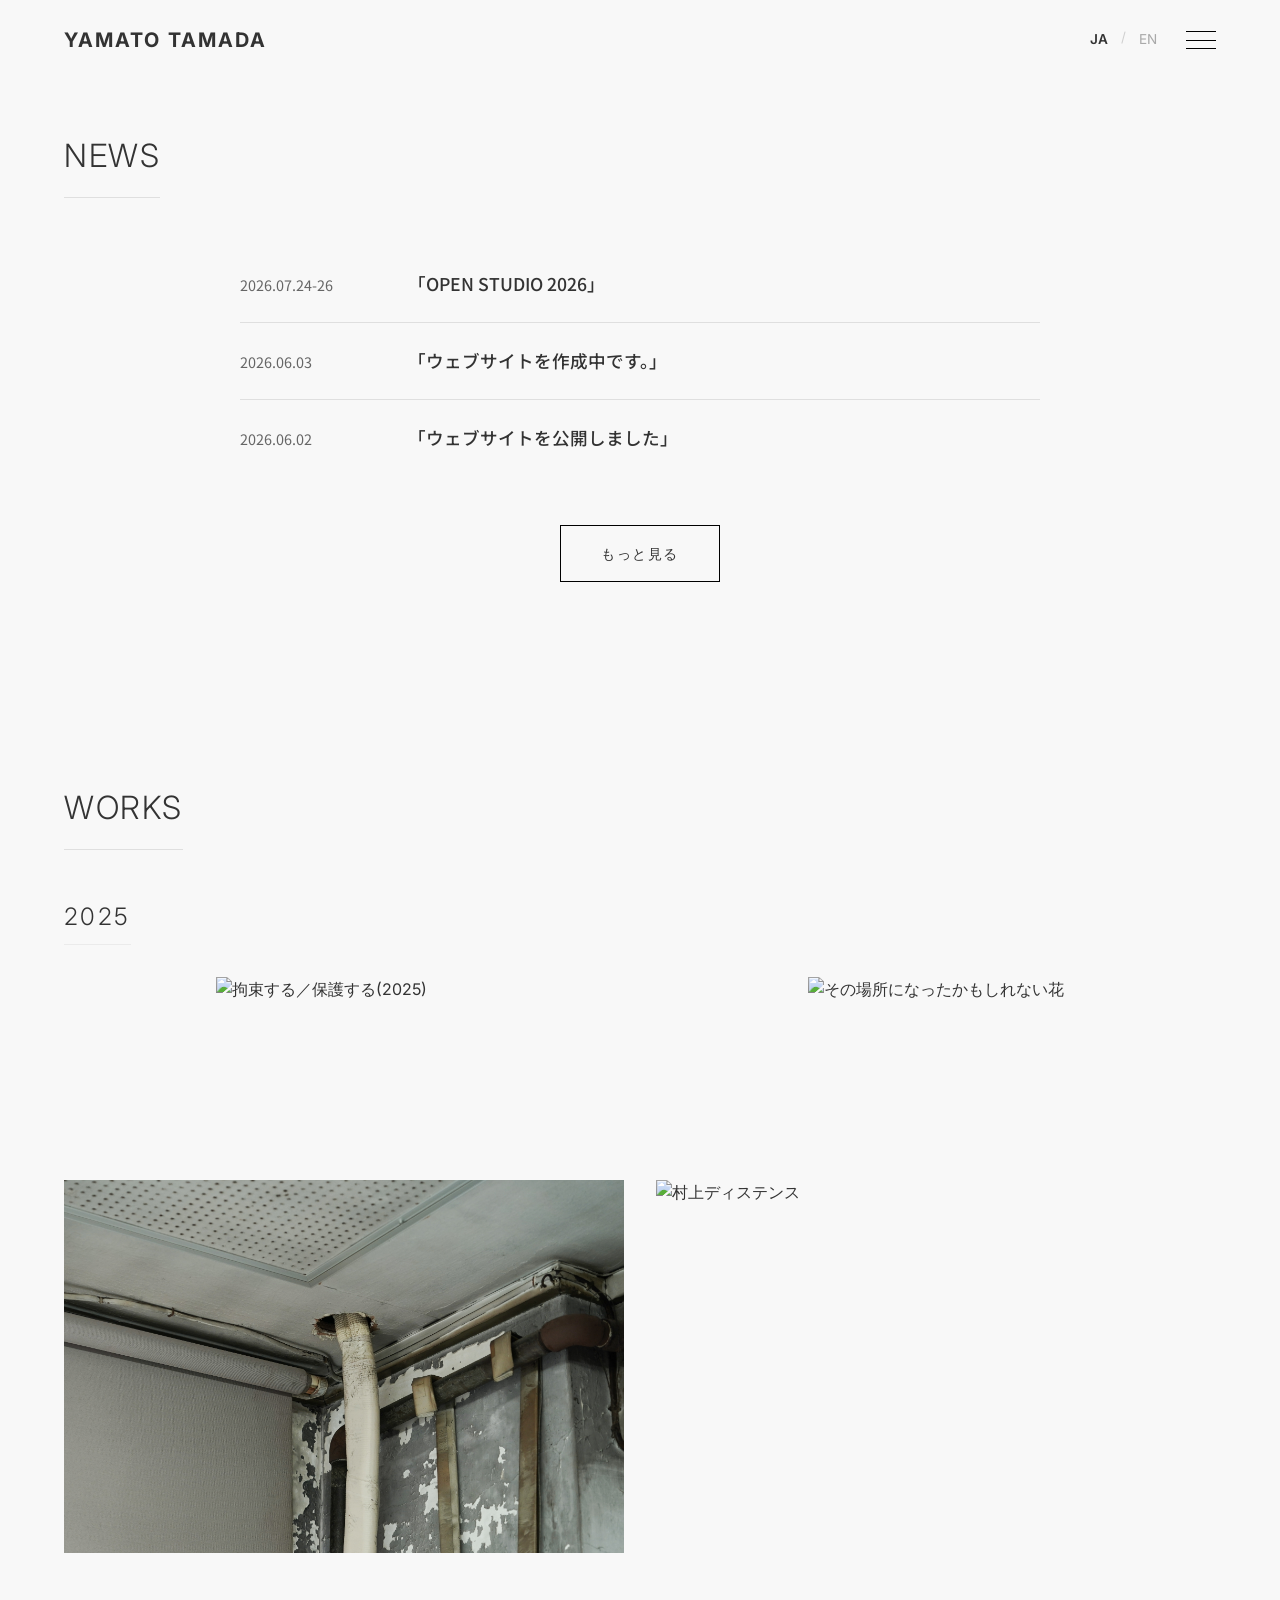
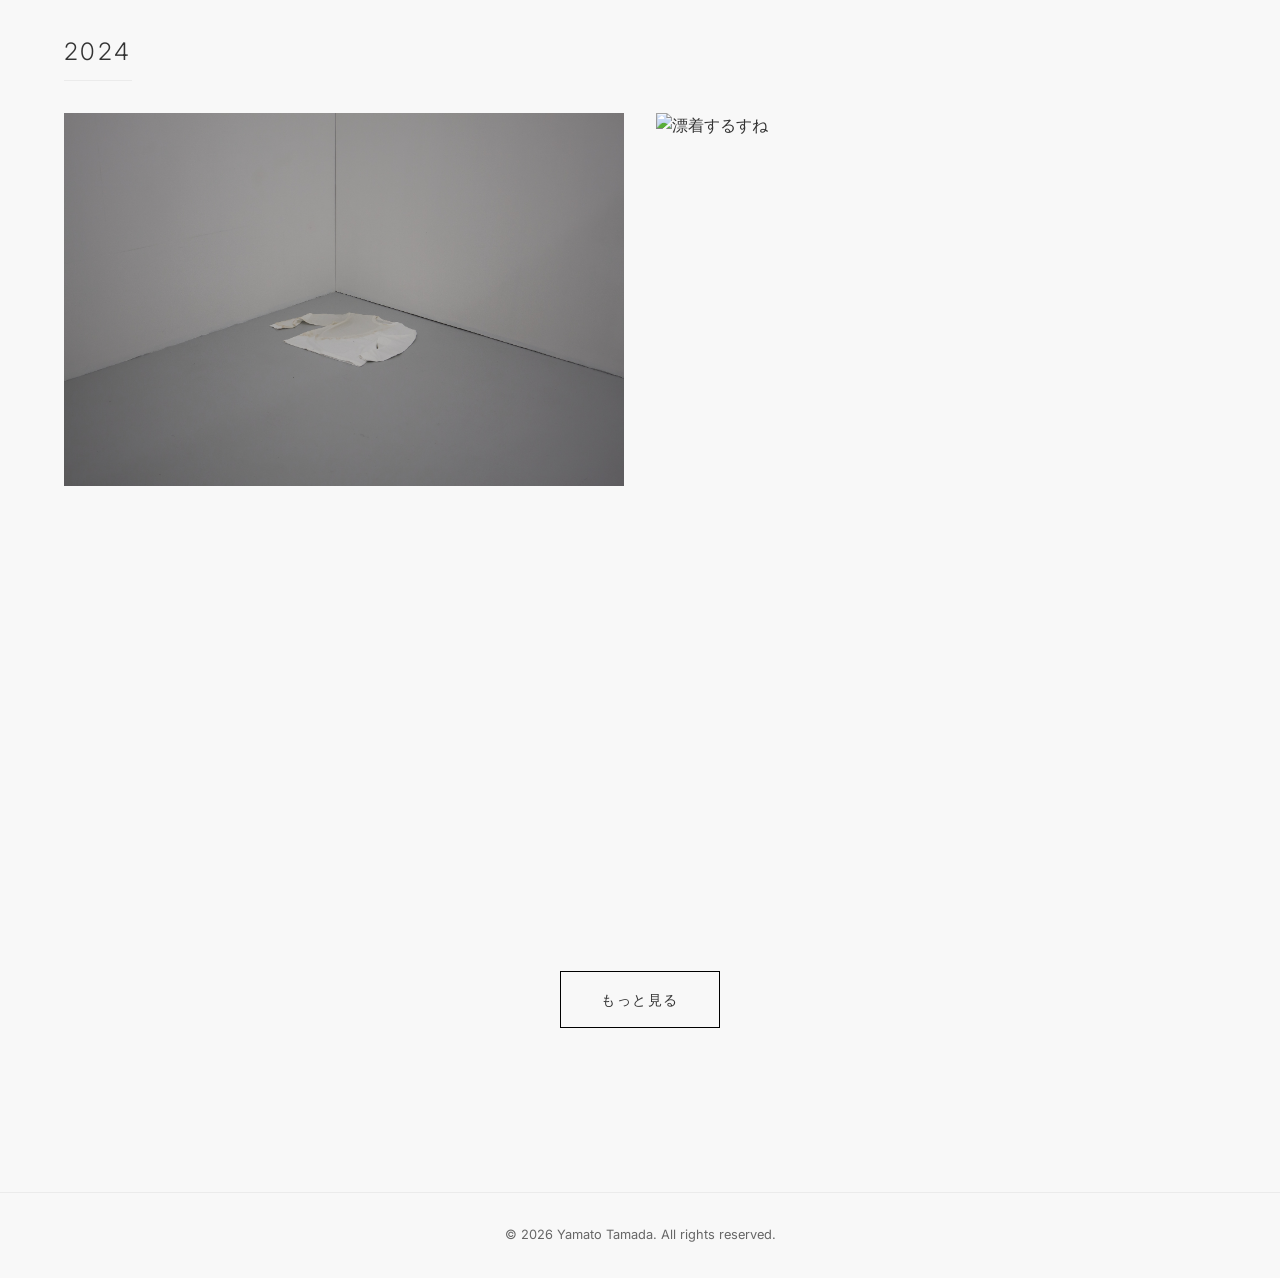
==== commit 0991ebce: "7/27" ====
--- a/index.html
+++ b/index.html
@@ -67,7 +67,7 @@
                 <h2 class="section-title">NEWS</h2>
                 <div class="news-list">
                     <article class="news-item">
-                        <span class="news-date">2026.07.25-27</span>
+                        <span class="news-date">2026.07.24-26</span>
                         <h3 class="news-title">
                             <a href="https://fm.geidai.ac.jp/openstudio/2026/?utm_source=ig&utm_medium=social&utm_content=link_in_bio&fbclid=PAZXh0bgNhZW0CMTEAc3J0YwZhcHBfaWQPOTM2NjE5NzQzMzkyNDU5AAGnWh7xrW9af_suXWP-TMnvwH5HFz3i8qFGCr_SdPwhgR-xGPPCm9LlG6LJt1Q_aem_FryrwtJhbYzbM81JmfkShw"
                                 target="_blank" rel="noopener noreferrer">
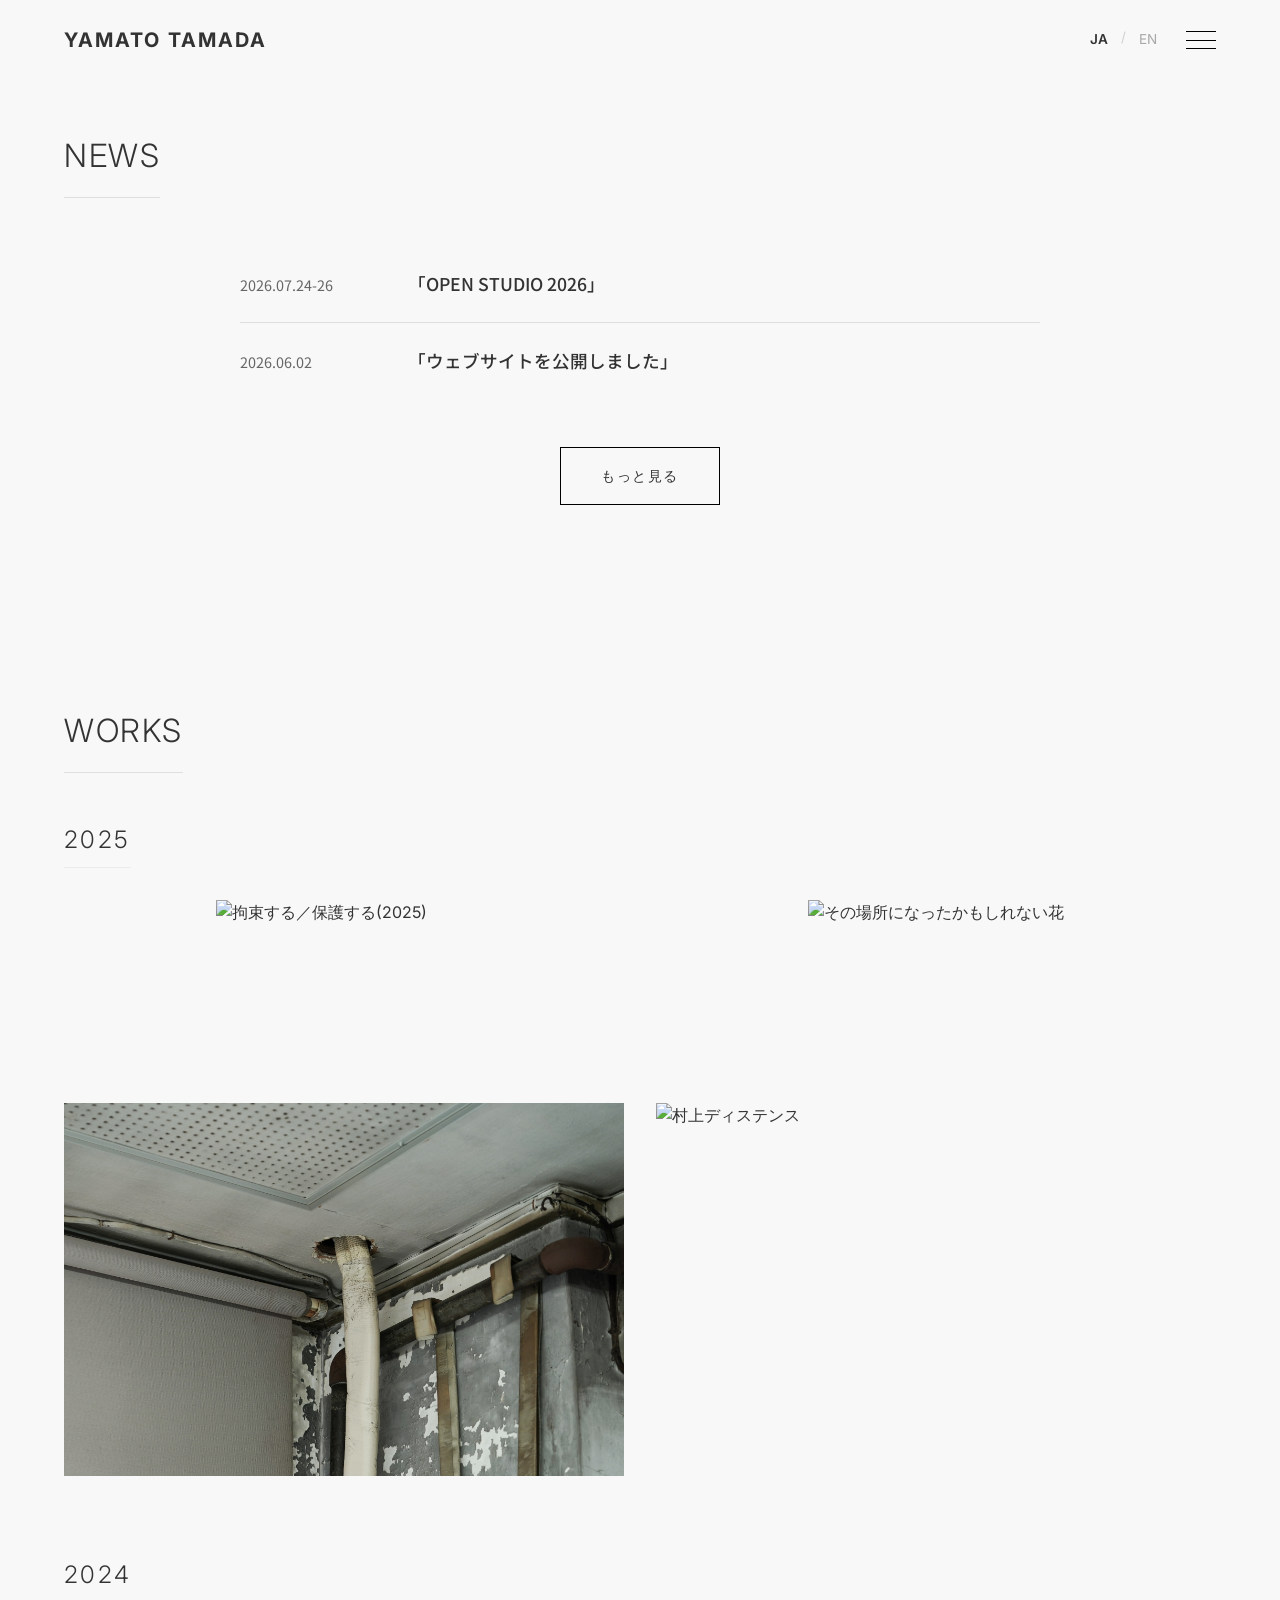
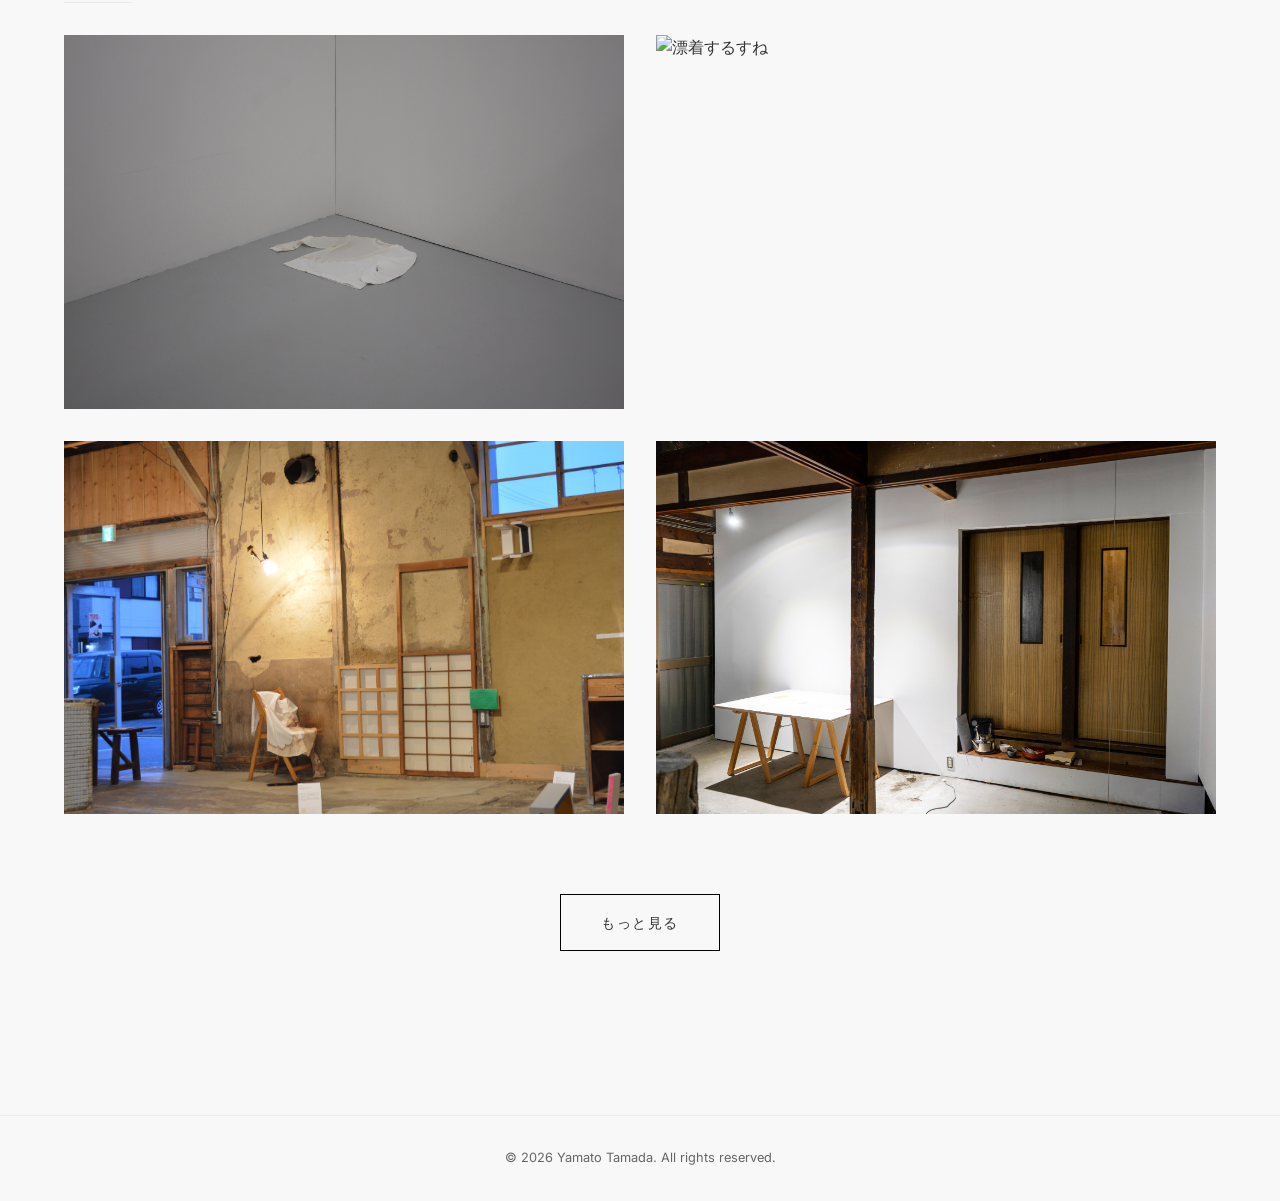
==== commit ffeb6251: "Remove website update news item" ====
--- a/index.html
+++ b/index.html
@@ -77,13 +77,6 @@
                         </h3>
                     </article>
                     <article class="news-item">
-                        <span class="news-date">2026.06.03</span>
-                        <h3 class="news-title">
-                            <span class="lang-ja">「ウェブサイトを作成中です。」</span>
-                            <span class="lang-en">"Website updated."</span>
-                        </h3>
-                    </article>
-                    <article class="news-item">
                         <span class="news-date">2026.06.02</span>
                         <h3 class="news-title">
                             <span class="lang-ja">「ウェブサイトを公開しました」</span>
@@ -261,4 +254,4 @@
     <script src="script.js"></script>
 </body>
 
-</html>+</html>
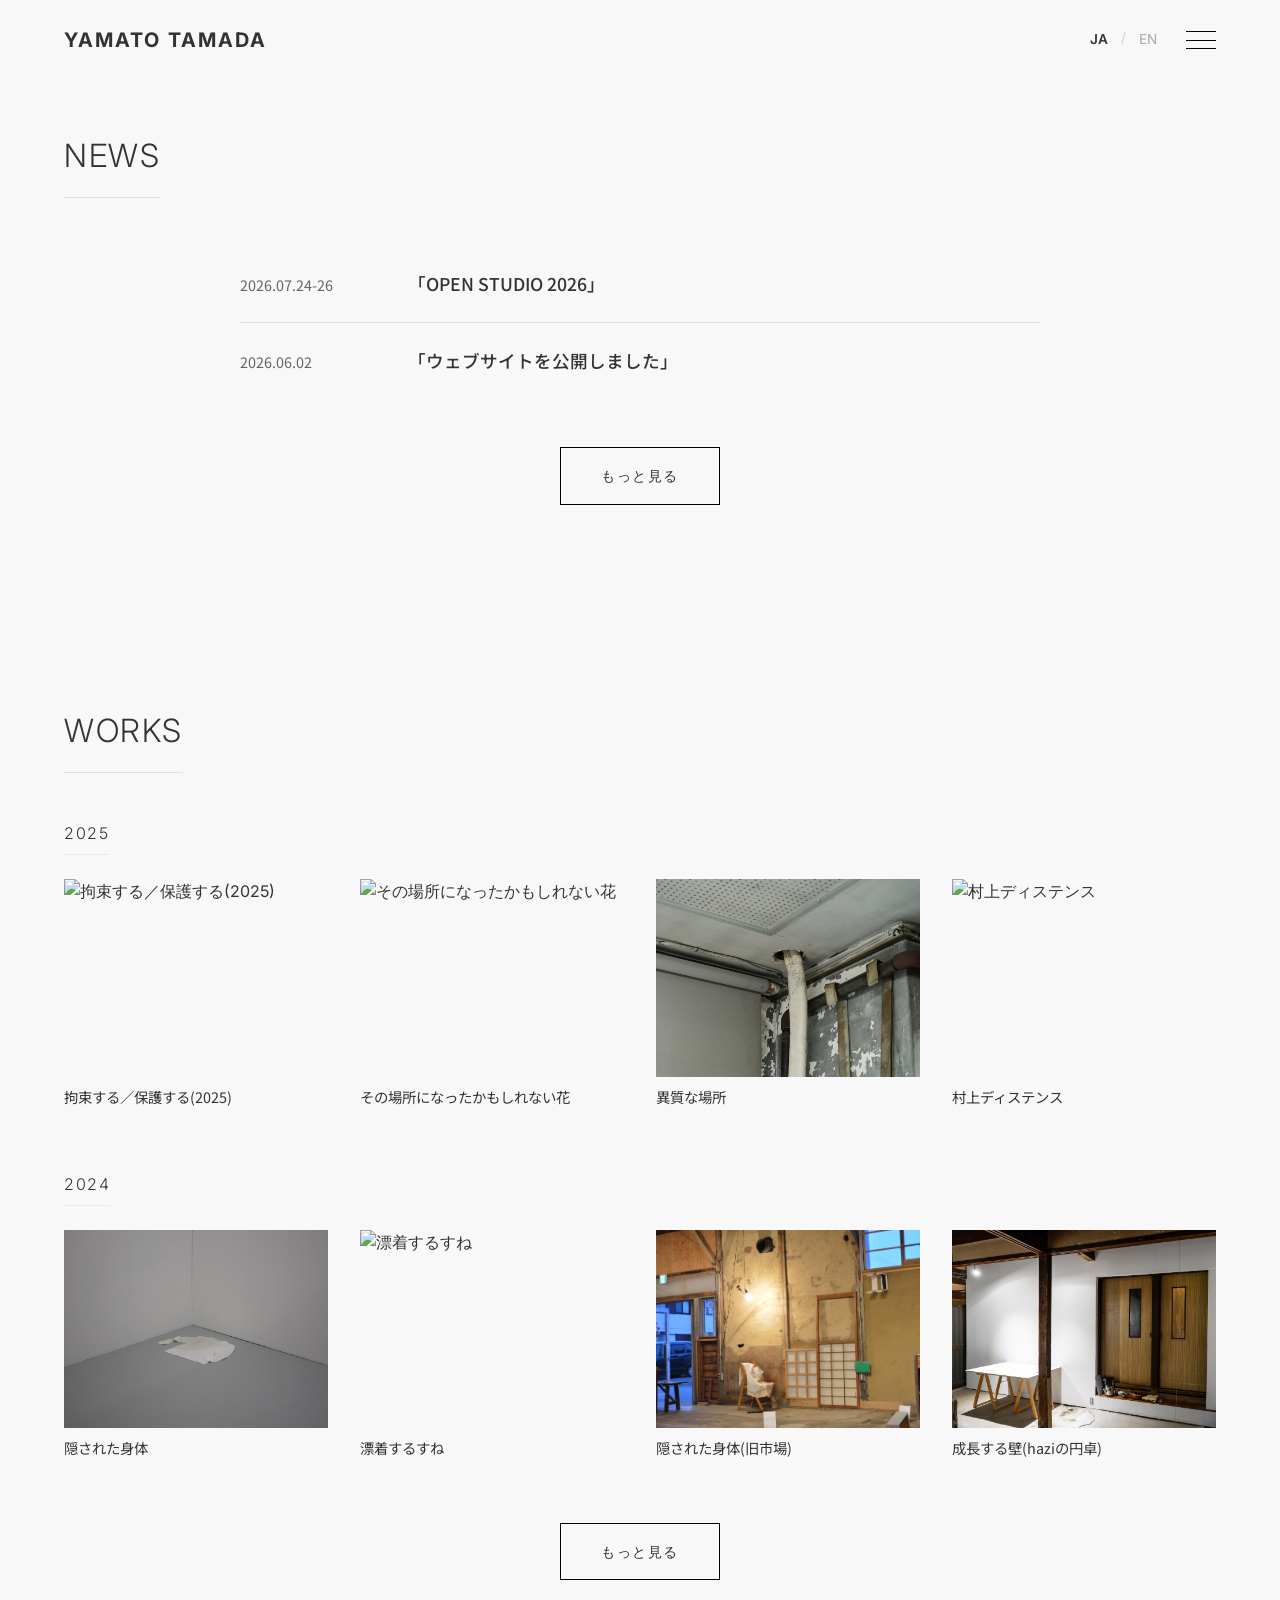
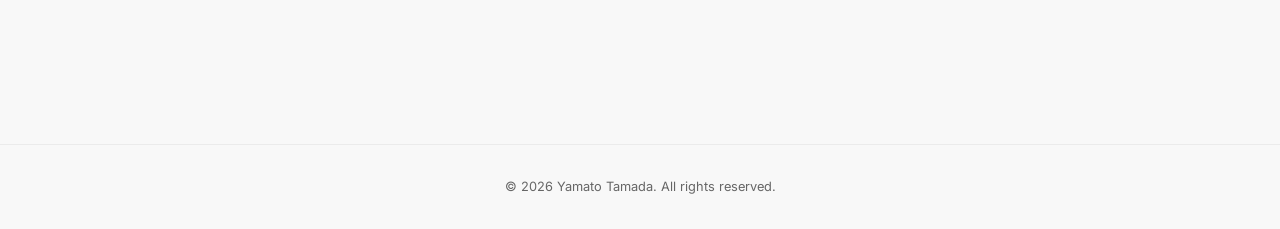
==== commit 8b07fb5d: "Bust stylesheet cache across pages" ====
--- a/index.html
+++ b/index.html
@@ -7,7 +7,7 @@
     <title>Artist Portfolio | Motion Design</title>
     <meta name="description"
         content="Portfolio of a Motion Designer. Showcasing works, skills, and contact information.">
-    <link rel="stylesheet" href="style.css?v=1.1">
+    <link rel="stylesheet" href="style.css?v=20260812-1">
     <link rel="preconnect" href="https://fonts.googleapis.com">
     <link rel="preconnect" href="https://fonts.gstatic.com" crossorigin>
     <link
--- a/style.css
+++ b/style.css
@@ -336,7 +336,7 @@
 }
 
 .works-year-group {
-    margin-bottom: 5rem;
+    margin-bottom: 4rem;
 }
 
 .works-year-group:last-child {
@@ -344,9 +344,9 @@
 }
 
 .works-year-title {
-    font-size: 1.5rem;
+    font-size: 1rem;
     font-weight: 300;
-    margin-bottom: 2rem;
+    margin-bottom: 1.5rem;
     letter-spacing: 0.1em;
     border-bottom: 1px solid rgba(0, 0, 0, 0.05);
     padding-bottom: 0.5rem;
@@ -355,16 +355,15 @@
 
 .works-grid {
     display: grid;
-    grid-template-columns: repeat(auto-fill, minmax(400px, 1fr));
-    gap: 2rem;
+    grid-template-columns: repeat(auto-fill, minmax(220px, 1fr));
+    column-gap: 2rem;
+    row-gap: 2.8rem;
 }
 
 .work-item {
     position: relative;
-    overflow: hidden;
-    aspect-ratio: 3/2;
-    justify-self: center;
-    /* Center if width is less than 100% */
+    overflow: visible;
+    width: 100%;
 }
 
 /* Portrait orientation adjustment: 
@@ -378,42 +377,40 @@
    So width should be 2/3 (66.66%) of the column width.
 */
 .work-item.is-portrait {
-    aspect-ratio: 2/3;
-    width: 66.66%;
+    width: 100%;
 }
 
 .work-link {
     display: block;
     width: 100%;
-    height: 100%;
+    height: auto;
 }
 
 .work-image-wrapper {
     width: 100%;
-    height: 100%;
+    height: auto;
     position: relative;
 }
 
 .work-image {
     width: 100%;
-    height: 100%;
+    aspect-ratio: 4 / 3;
+    height: auto;
     object-fit: cover;
-    transition: transform 0.6s cubic-bezier(0.2, 1, 0.3, 1);
+    display: block;
+    transition: opacity 0.3s ease;
 }
 
 .work-overlay {
-    position: absolute;
-    top: 0;
-    left: 0;
-    width: 100%;
-    height: 100%;
-    background: rgba(0, 0, 0, 0.6);
-    display: flex;
-    flex-direction: column;
-    justify-content: center;
-    align-items: center;
-    opacity: 0;
-    transition: opacity 0.4s ease;
+    position: static;
+    width: 100%;
+    height: auto;
+    background: transparent;
+    display: flex;
+    justify-content: flex-start;
+    align-items: flex-start;
+    opacity: 1;
+    padding-top: 0.55rem;
 }
 
 .work-item:hover .work-overlay {
@@ -421,17 +418,18 @@
 }
 
 .work-item:hover .work-image {
-    transform: scale(1.05);
+    opacity: 0.72;
 }
 
 .work-title {
-    font-size: 1.5rem;
-    font-weight: 600;
-    margin-bottom: 0.5rem;
-    color: #fff;
-    /* Ensure text visible on overlay */
-    transform: translateY(20px);
-    transition: transform 0.4s ease;
+    font-size: 0.9rem;
+    font-weight: 400;
+    margin-bottom: 0;
+    color: var(--text-color);
+    transform: none;
+    transition: opacity 0.3s ease;
+    line-height: 1.5;
+    font-family: var(--font-jp);
 }
 
 .work-category {
@@ -511,37 +509,39 @@
 .about-page {
     padding-top: calc(var(--header-height) + 50px);
     min-height: 100vh;
+    font-family: var(--font-jp);
+}
+
+.about-page .page-title {
+    font-size: 1.7rem;
+    margin-bottom: 3rem;
 }
 
 .about-section {
-    margin-bottom: 5rem;
+    margin-bottom: 4rem;
 }
 
 .about-heading {
-    font-size: 1.2rem;
-    font-weight: 600;
+    font-size: 0.95rem;
+    font-weight: 400;
     margin-bottom: 1.5rem;
     letter-spacing: 0.05em;
-    border-bottom: 1px solid rgba(0, 0, 0, 0.1);
-    padding-bottom: 0.5rem;
 }
 
 .about-subtitle {
-    font-size: 1.2rem;
+    font-size: 0.9rem;
     color: var(--secondary-color);
     font-family: var(--font-jp);
     margin-top: 0.5rem;
 }
 
 .exhibition-type-title {
-    font-size: 1rem;
-    font-weight: 600;
+    font-size: 0.8rem;
+    font-weight: 400;
     text-transform: uppercase;
     letter-spacing: 0.1em;
     color: var(--text-color);
     margin: 2.5rem 0 1rem 0;
-    border-left: 2px solid var(--text-color);
-    padding-left: 10px;
 }
 
 .exhibition-type-title:first-of-type {
@@ -560,8 +560,8 @@
 }
 
 .exhibition-year {
-    font-size: 0.95rem;
-    font-weight: 700;
+    font-size: 0.78rem;
+    font-weight: 400;
     color: var(--text-color);
     min-width: 65px;
     flex-shrink: 0;
@@ -580,7 +580,7 @@
 }
 
 .exhibition-title {
-    font-size: 0.95rem;
+    font-size: 0.78rem;
     font-family: var(--font-jp);
     color: var(--text-color);
     line-height: 1.5;
@@ -591,8 +591,8 @@
 }
 
 .statement-text p {
-    font-size: 0.95rem;
-    line-height: 1.8;
+    font-size: 0.78rem;
+    line-height: 1.9;
     margin-bottom: 1.5rem;
     font-family: var(--font-jp);
     color: var(--text-color);
@@ -1263,4 +1263,4 @@
         /* Full width on mobile */
         padding: 6rem 2rem;
     }
-}+}
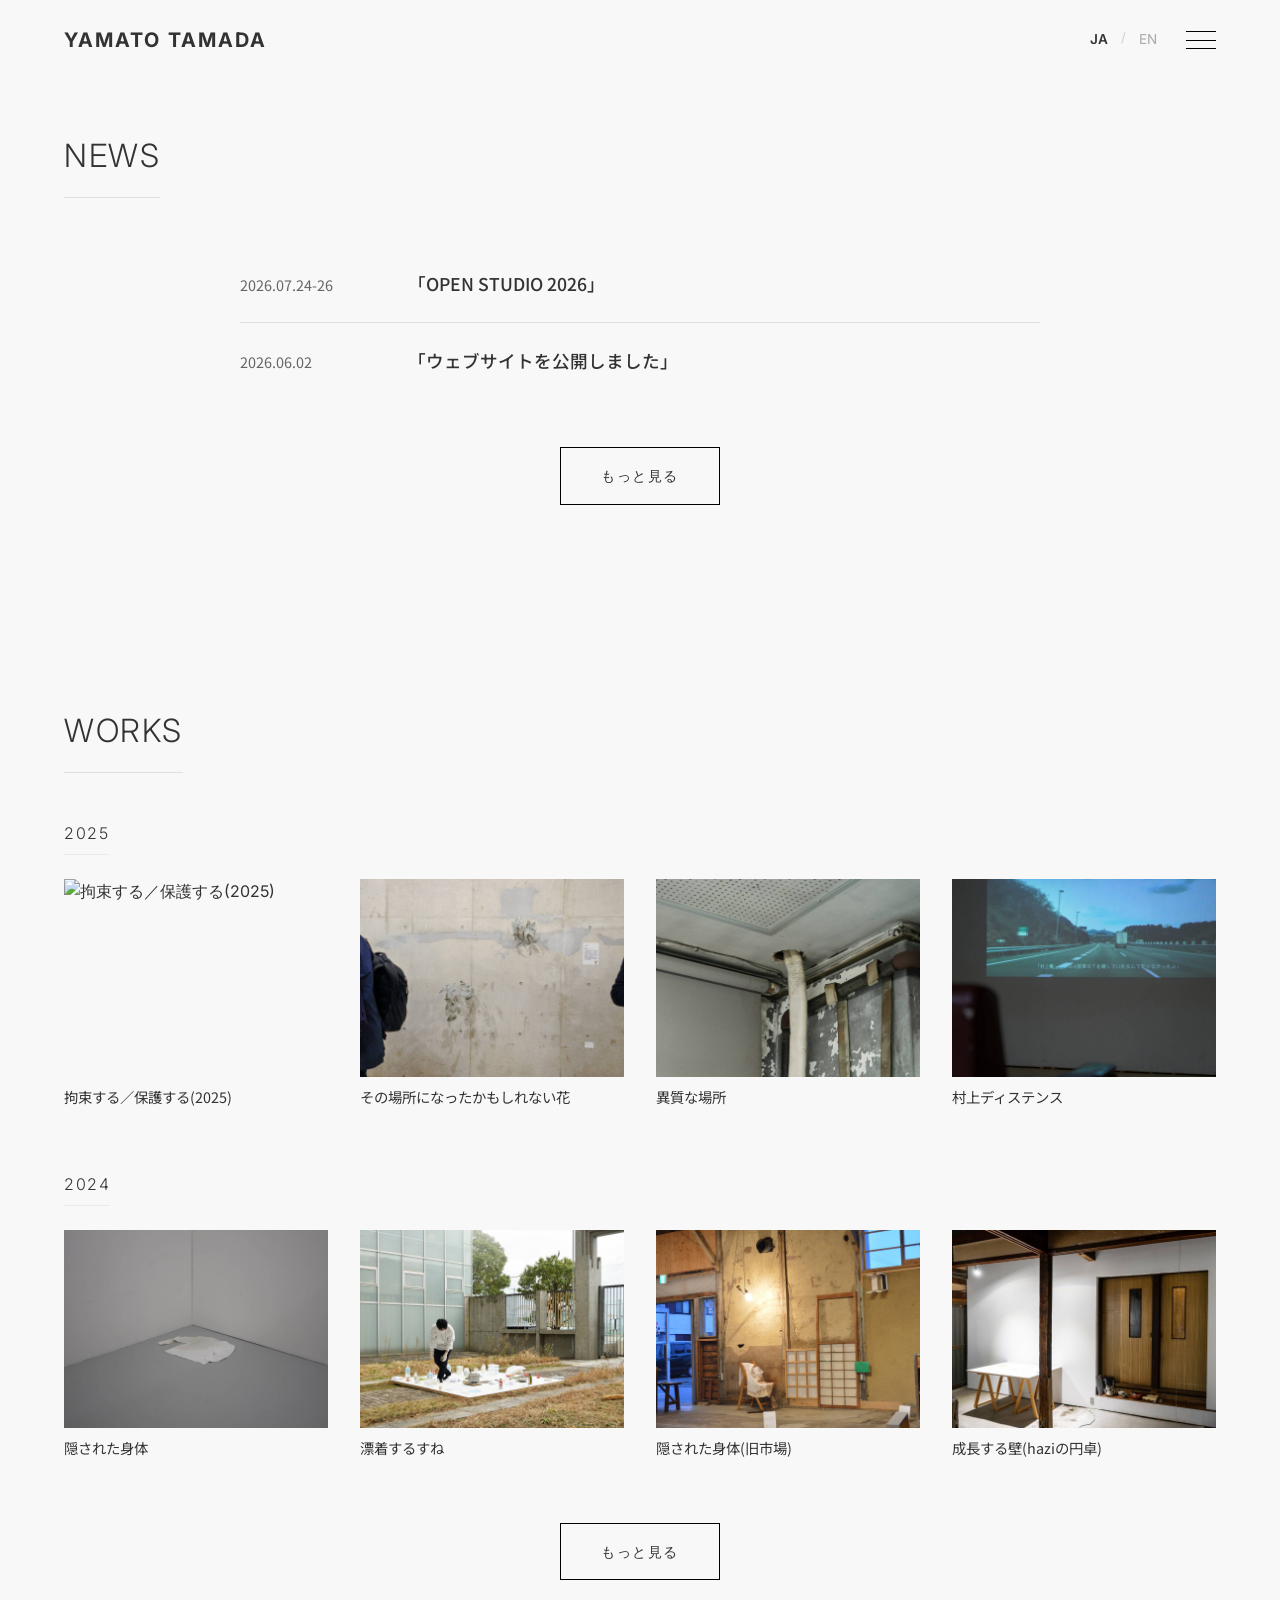
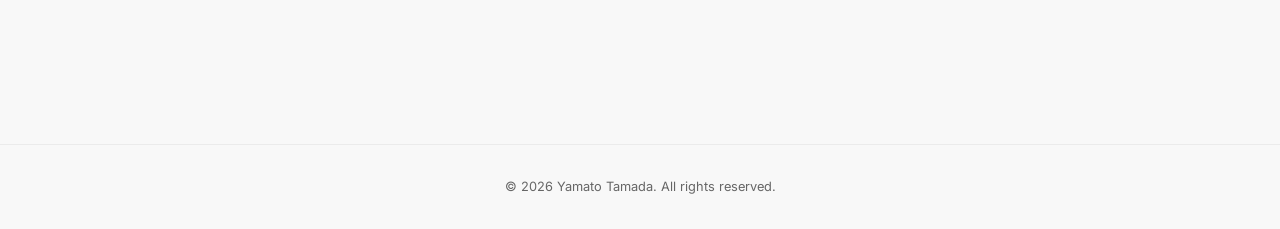
==== commit 8dab9643: "Optimize works thumbnails" ====
--- a/index.html
+++ b/index.html
@@ -103,7 +103,7 @@
                             <a href="work-detail.html?p=2025_restraining_protecting_2025&tj=拘束する／保護する(2025)&te=Restrain+/+Protect+(2025)&c=Installation&y=2025&v=fj7RttTYjqM"
                                 class="work-link">
                                 <div class="work-image-wrapper">
-                                    <img src="https://img.youtube.com/vi/fj7RttTYjqM/maxresdefault.jpg"
+                                    <img loading="lazy" decoding="async" src="https://img.youtube.com/vi/fj7RttTYjqM/hqdefault.jpg"
                                         alt="拘束する／保護する(2025)" class="work-image">
                                     <div class="work-overlay">
                                         <h3 class="work-title">
@@ -118,7 +118,7 @@
                             <a href="work-detail.html?p=2025_flowers_place&tj=その場所になったかもしれない花&te=Flowers+that+might+have+become+that+place&c=Installation&y=2025"
                                 class="work-link">
                                 <div class="work-image-wrapper">
-                                    <img src="images/projects/2025_flowers_place/01.jpg" alt="その場所になったかもしれない花"
+                                    <img loading="lazy" decoding="async" src="images/thumbs/2025_flowers_place/01.jpg" alt="その場所になったかもしれない花"
                                         class="work-image">
                                     <div class="work-overlay">
                                         <h3 class="work-title">
@@ -132,7 +132,7 @@
                         <article class="work-item">
                             <a href="work-heterogeneous-space.html" class="work-link">
                                 <div class="work-image-wrapper">
-                                    <img src="images/projects/2025_heterogeneous_space/01.jpg" alt="異質な場所"
+                                    <img loading="lazy" decoding="async" src="images/thumbs/2025_heterogeneous_space/01.jpg" alt="異質な場所"
                                         class="work-image">
                                     <div class="work-overlay">
                                         <h3 class="work-title">
@@ -147,7 +147,7 @@
                             <a href="work-detail.html?p=2025_murakami_distance&tj=村上ディステンス&te=Murakami+Distance&c=New+Works&y=2025&v=5zrGripzty0,dWO5JnhGDHg"
                                 class="work-link">
                                 <div class="work-image-wrapper">
-                                    <img src="images/projects/2025_murakami_distance/01.jpg" alt="村上ディステンス"
+                                    <img loading="lazy" decoding="async" src="images/thumbs/2025_murakami_distance/01.jpg" alt="村上ディステンス"
                                         class="work-image">
                                     <div class="work-overlay">
                                         <h3 class="work-title">
@@ -168,7 +168,7 @@
                             <a href="work-detail.html?p=2024_hidden_body&tj=隠された身体&te=Hidden+Body&c=Motion+/+3D&y=2024"
                                 class="work-link">
                                 <div class="work-image-wrapper">
-                                    <img src="images/projects/2024_hidden_body/01.jpg" alt="隠された身体" class="work-image">
+                                    <img loading="lazy" decoding="async" src="images/thumbs/2024_hidden_body/01.jpg" alt="隠された身体" class="work-image">
                                     <div class="work-overlay">
                                         <h3 class="work-title">
                                             <span class="lang-ja">隠された身体</span>
@@ -182,7 +182,7 @@
                             <a href="work-detail.html?p=2024_drifting_shin&tj=漂着するすね&te=Drifting+Shin&c=Animation&y=2024"
                                 class="work-link">
                                 <div class="work-image-wrapper">
-                                    <img src="images/projects/2024_drifting_shin/01.jpg" alt="漂着するすね"
+                                    <img loading="lazy" decoding="async" src="images/thumbs/2024_drifting_shin/01.jpg" alt="漂着するすね"
                                         class="work-image">
                                     <div class="work-overlay">
                                         <h3 class="work-title">
@@ -197,7 +197,7 @@
                             <a href="work-detail.html?p=2024_hidden_body_market&tj=隠された身体(旧市場)&te=Hidden+Body+(Old+Market)&c=Photography&y=2024&v=CqjVKdyRDQ4"
                                 class="work-link">
                                 <div class="work-image-wrapper">
-                                    <img src="images/projects/2024_hidden_body_market/01.jpg" alt="隠された身体(旧市場)"
+                                    <img loading="lazy" decoding="async" src="images/thumbs/2024_hidden_body_market/01.jpg" alt="隠された身体(旧市場)"
                                         class="work-image">
                                     <div class="work-overlay">
                                         <h3 class="work-title">
@@ -212,7 +212,7 @@
                             <a href="work-detail.html?p=2024_growing_wall_hazi&tj=成長する壁(haziの円卓)&te=Growing+Wall+(hazi's+Round+Table)&c=Web+/+UI&y=2024"
                                 class="work-link">
                                 <div class="work-image-wrapper">
-                                    <img src="images/projects/2024_growing_wall_hazi/01.jpg" alt="成長する壁(haziの円卓)"
+                                    <img loading="lazy" decoding="async" src="images/thumbs/2024_growing_wall_hazi/01.jpg" alt="成長する壁(haziの円卓)"
                                         class="work-image">
                                     <div class="work-overlay">
                                         <h3 class="work-title">
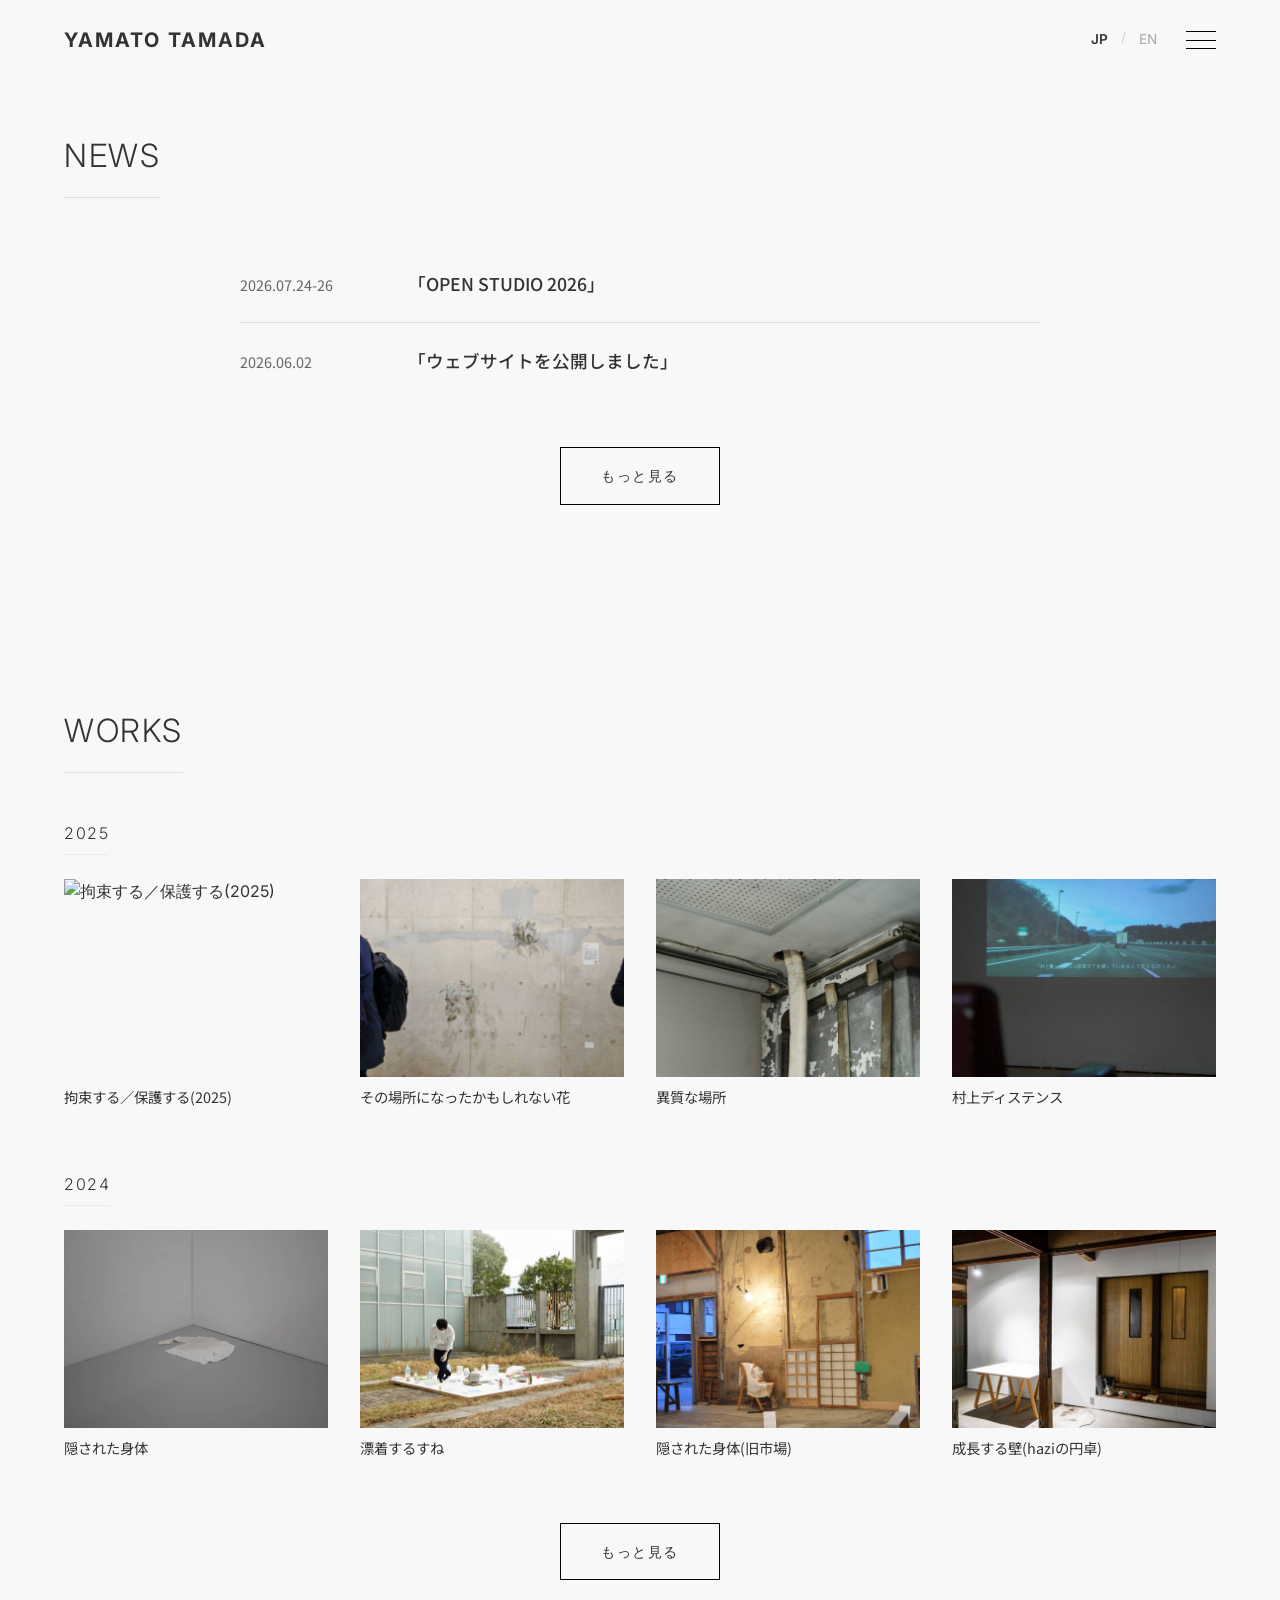
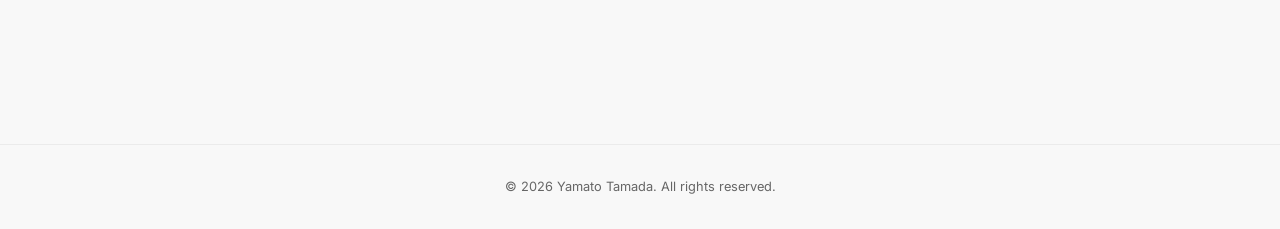
==== commit 464c19df: "Update language switch label to JP" ====
--- a/index.html
+++ b/index.html
@@ -22,7 +22,7 @@
             <a href="index.html" class="logo">YAMATO TAMADA</a>
             <div class="nav-container">
                 <div class="lang-switcher">
-                    <span class="lang-btn active" data-lang="ja">JA</span>
+                    <span class="lang-btn active" data-lang="ja">JP</span>
                     <span class="lang-divider">/</span>
                     <span class="lang-btn" data-lang="en">EN</span>
                 </div>
